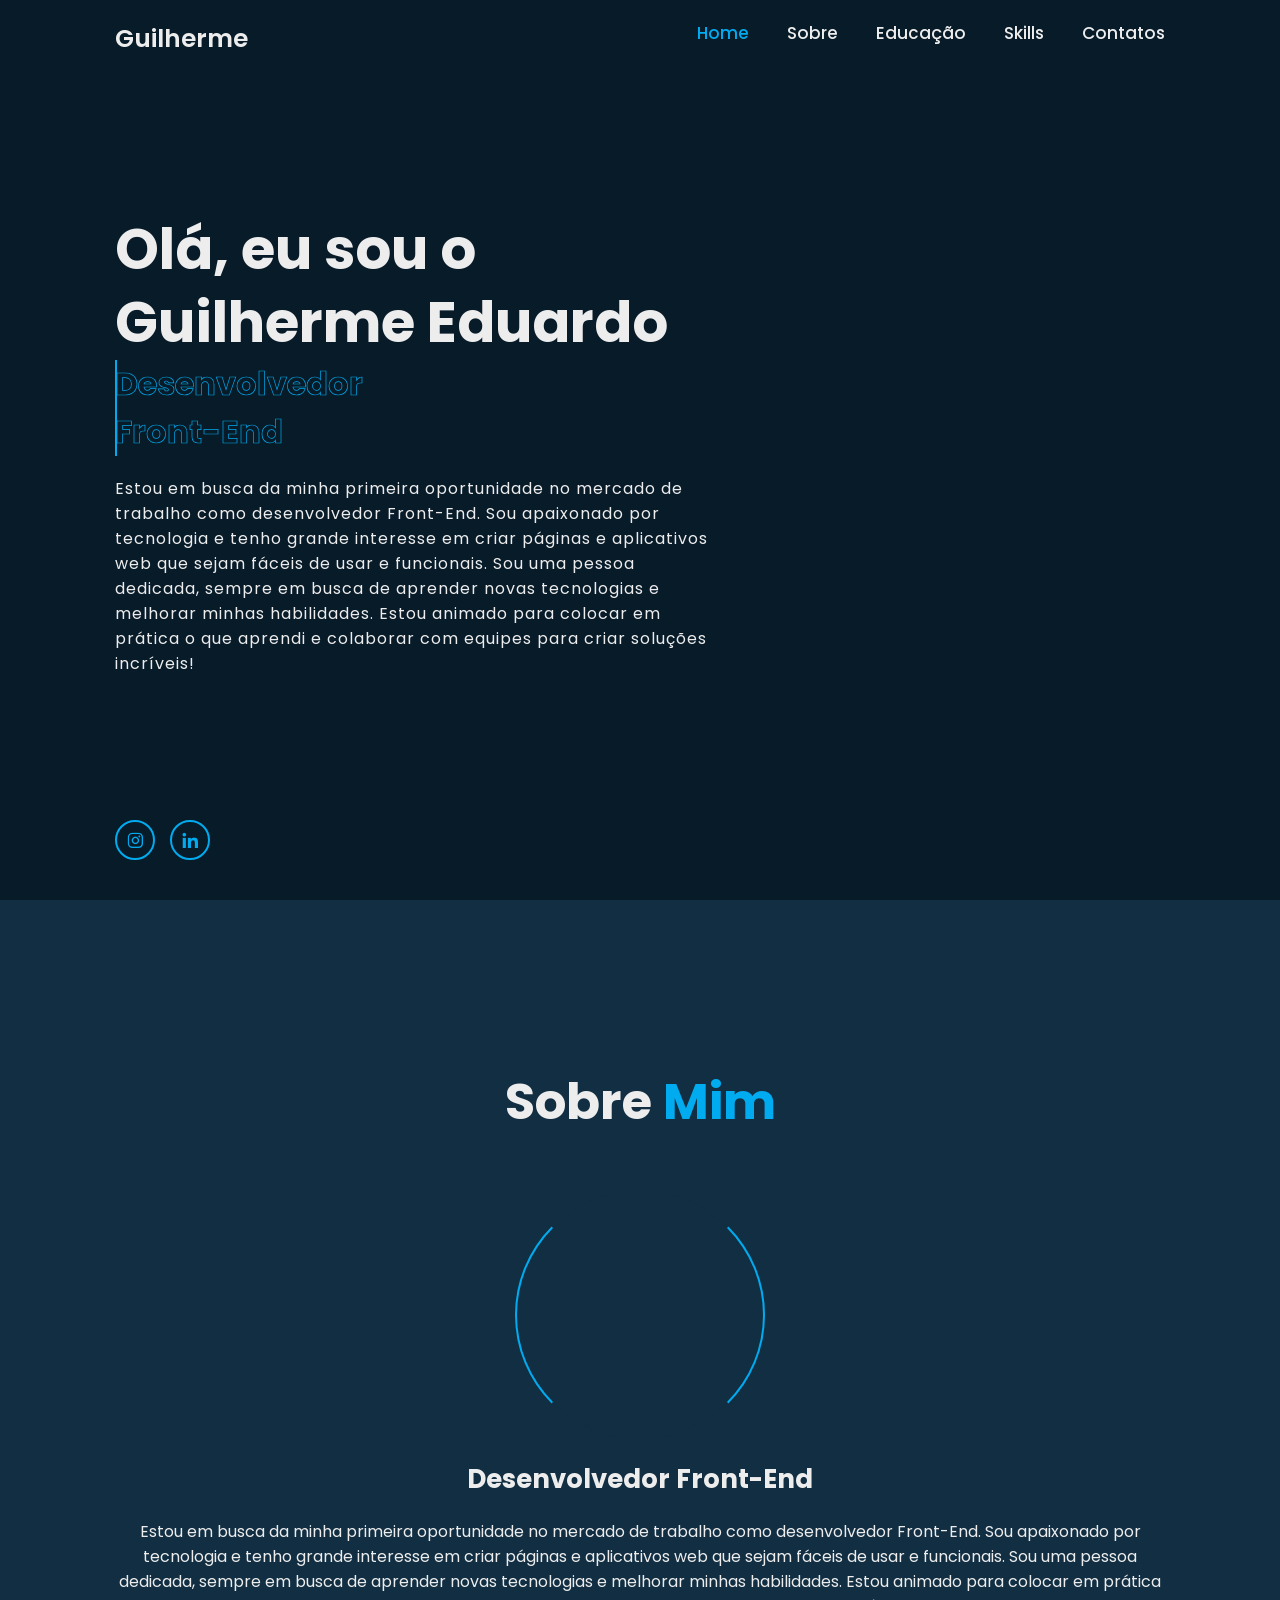
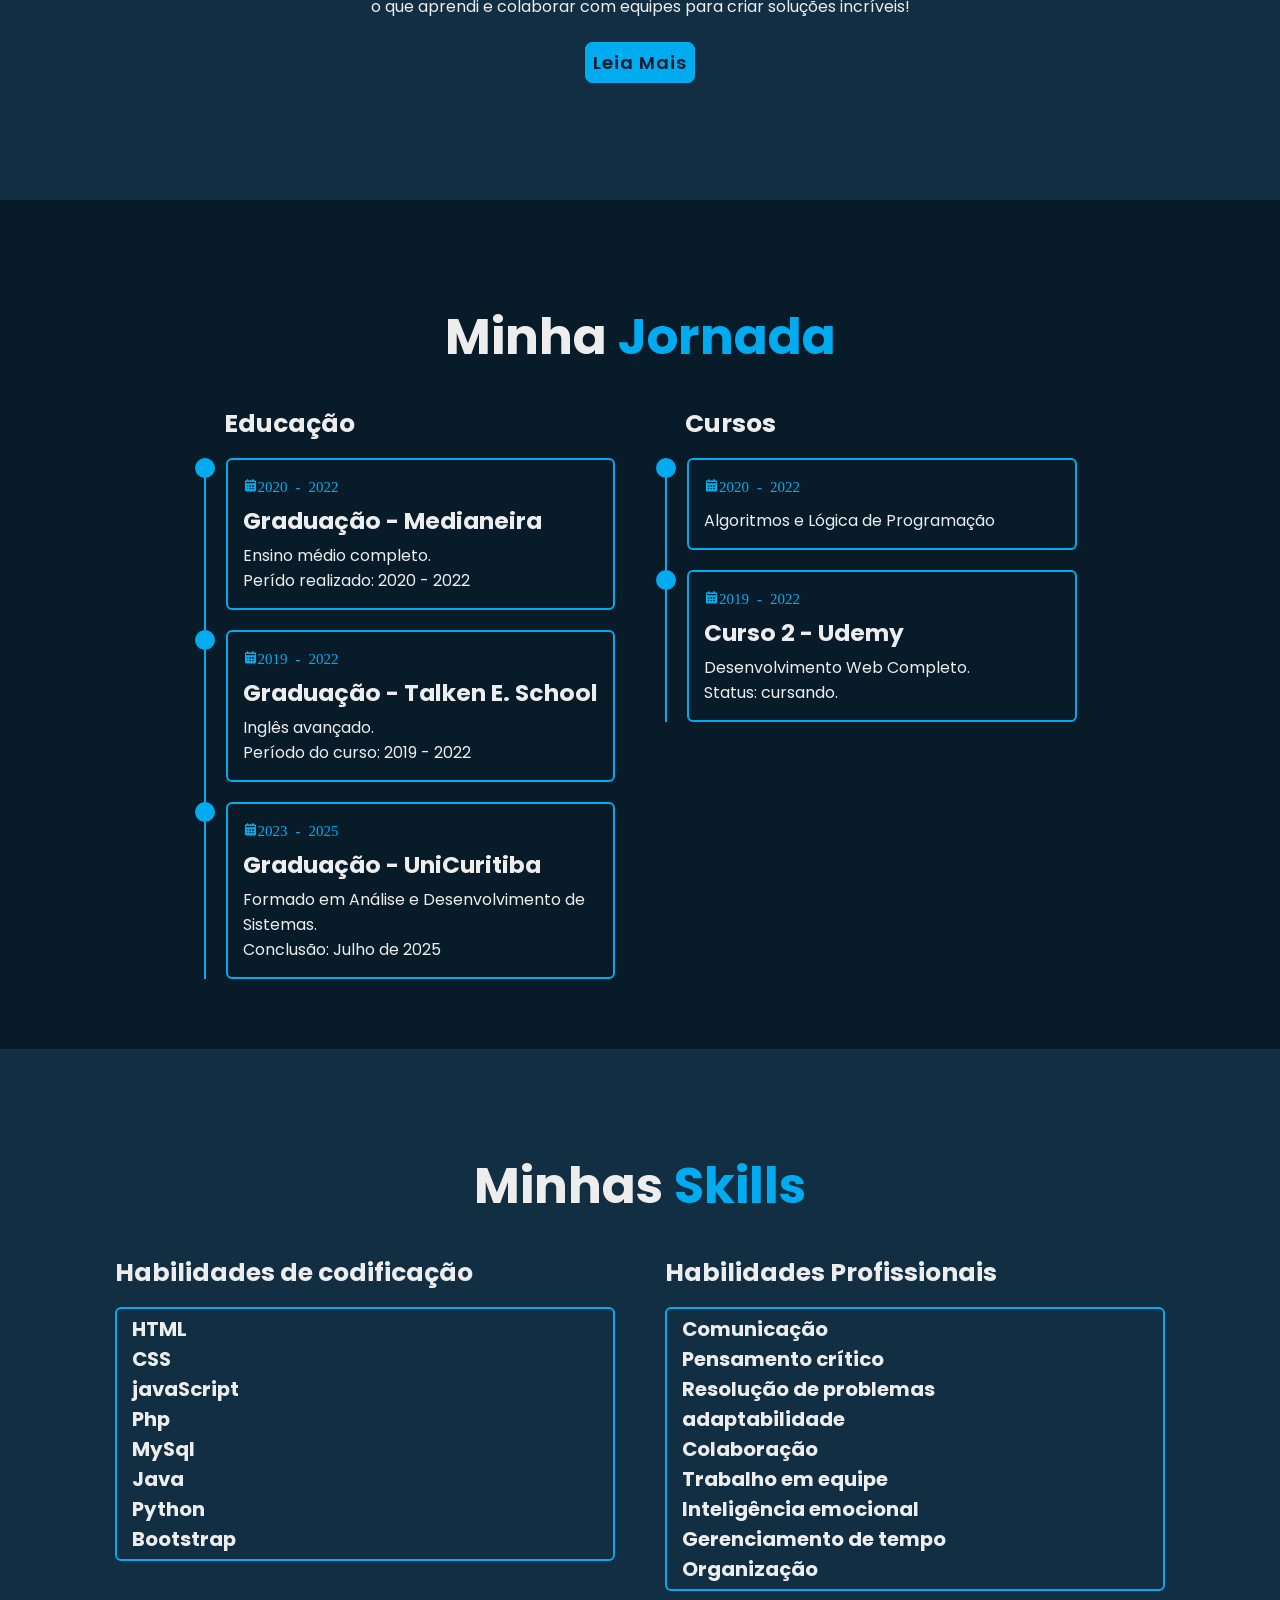
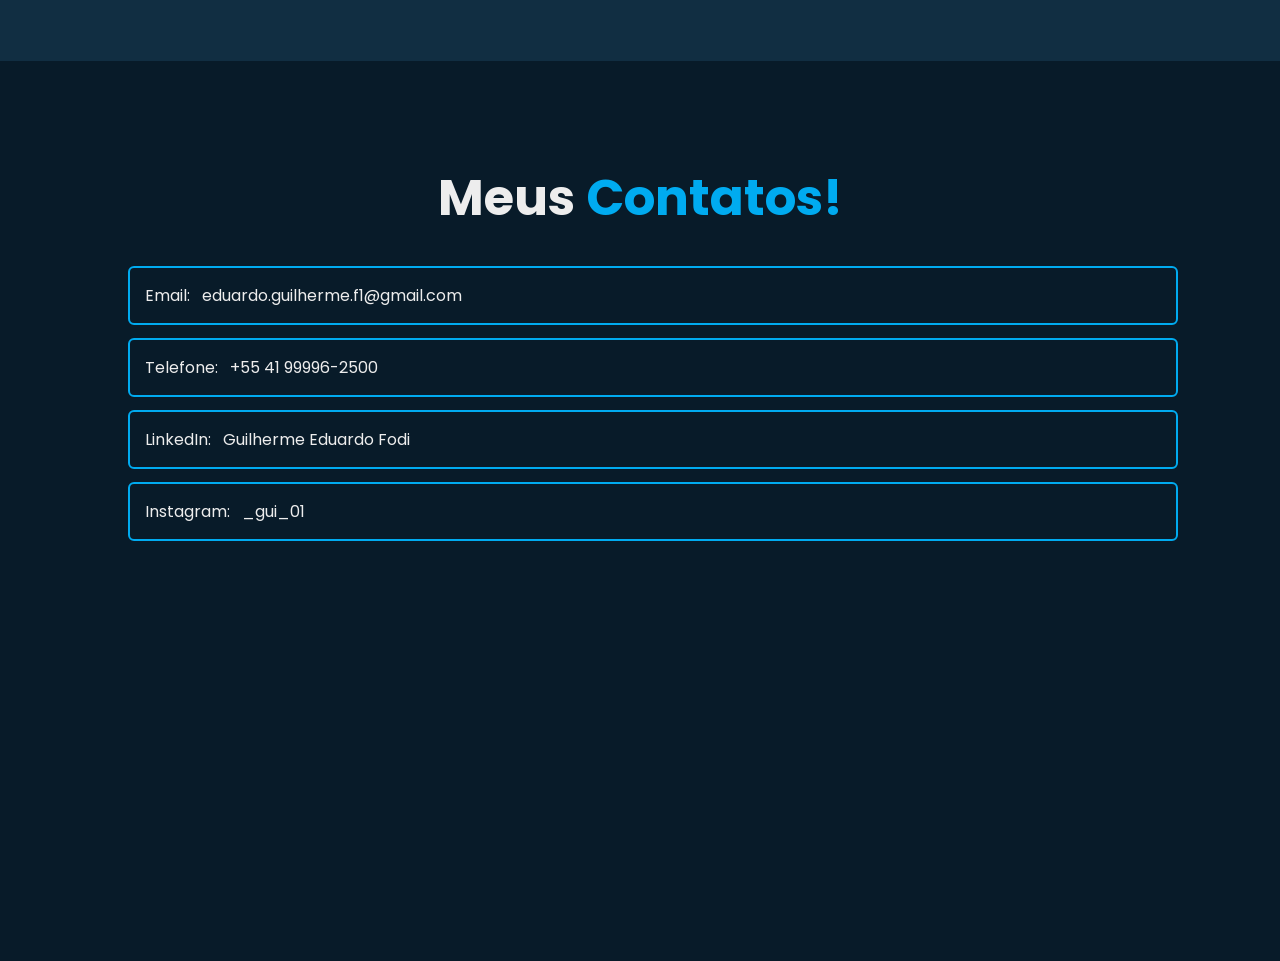
==== index.html @ 800750d8 "Add files via upload" ====
<!DOCTYPE html>
<html lang="pt-br">

<head>
    <meta charset="UTF-8">
    <meta name="viewport" content="width=device-width, initial-scale=1.0">
    <title>Meu Portifólio</title>
    <link href='https://unpkg.com/boxicons@2.1.4/css/boxicons.min.css' rel='stylesheet'>
    <link rel="stylesheet" href="style.css">
</head>

<body>

    <!-- start header -->
    <header class="header">
        <a href="#" class="logo">Guilherme</a>

        <div class="bx bx-menu" id="menu-icon"></div>

        <nav class="navbar">
            <a href="#home" class="active">Home</a>
            <a href="#about">Sobre</a>
            <a href="#education">Educação</a>
            <a href="#skills">Skills</a>
            <a href="#contact">Contatos</a>
        </nav>
    </header>

    <!--  home section design  -->
    <section class="home" id="home">
        <div class="home-content">
            <h1>Olá, eu sou o <span>Guilherme Eduardo</span></h1>
            <div class="text-animate">
                <h3>Desenvolvedor Front-End</h3>
            </div>

            <p>Estou em busca da minha primeira oportunidade no mercado de trabalho como desenvolvedor Front-End. Sou apaixonado por tecnologia e tenho grande interesse em criar páginas e aplicativos web que sejam fáceis de usar e funcionais.

            Sou uma pessoa dedicada, sempre em busca de aprender novas tecnologias e melhorar minhas habilidades. Estou animado para colocar em prática o que aprendi e colaborar com equipes para criar soluções incríveis!</p>
        </div>

        <div class="home-sci">
            <a href="https://www.instagram.com/_gui_01/?next=%2F" target="_blank"><i class='bx bxl-instagram'></i></a>
            <a href="https://www.linkedin.com/in/guilherme-eduardo-fodi/" target="_blank"><i class='bx bxl-linkedin'></i></a>
        </div>

        <div class="home-imgHover"></div>
    </section>

    <!-- about section design -->
    <section class="about" id="about">
        <h2 class="heading">Sobre <span>Mim</span></h2>

        <div class="about-img">
            <!-- <img src="" alt=""> Foto 2 -->
            <span class="circle-spin"></span>
        </div>

        <div class="about-content">
            <h3>Desenvolvedor Front-End</h3>
            <p>Estou em busca da minha primeira oportunidade no mercado de trabalho como desenvolvedor Front-End. Sou apaixonado por tecnologia e tenho grande interesse em criar páginas e aplicativos web que sejam fáceis de usar e funcionais.

            Sou uma pessoa dedicada, sempre em busca de aprender novas tecnologias e melhorar minhas habilidades. Estou animado para colocar em prática o que aprendi e colaborar com equipes para criar soluções incríveis!</p>

            <div class="btn-box">
                <a href="#" class="btn">Leia Mais</a>
            </div>
        </div>
    </section>

    <!-- start section my journey -->
    <section class="education" id="education">
        <h2 class="heading">Minha <span>Jornada</span></h2>

        <div class="education-row">
            <div class="education-column">
                <h3 class="title">Educação</h3>

                <div class="education-box">
                    <div class="education-content">
                        <div class="content">
                            <div class="year">
                                <i class='bx bxs-calendar'>2020 - 2022</i>
                            </div>
                            <h3>Graduação - Medianeira</h3>
                            <p>Ensino médio completo. <br>
                                Perído realizado: 2020 - 2022</p>
                        </div>
                    </div>

                    <div class="education-content">
                        <div class="content">
                            <div class="year">
                                <i class='bx bxs-calendar'>2019 - 2022</i>
                            </div>
                            <h3>Graduação - Talken E. School</h3>
                            <p>
                                Inglês avançado. <br>
                                Período do curso: 2019 - 2022
                            </p>
                        </div>
                    </div>

                    <div class="education-content">
                        <div class="content">
                            <div class="year">
                                <i class='bx bxs-calendar'>2023 - 2025</i>
                            </div>
                            <h3>Graduação - UniCuritiba</h3>
                            <p>Formado em Análise e Desenvolvimento de Sistemas. <br>
                            Conclusão: Julho de 2025 <br>
                        </p>
                        </div>
                    </div>
                </div>
            </div>

            <div class="education-column">
                <h3 class="title">Cursos</h3>

                <div class="education-box">
                    <div class="education-content">
                        <div class="content">
                            <div class="year">
                                <i class='bx bxs-calendar'>2020 - 2022</i>
                            </div>
                            <p>Algoritmos e Lógica de Programação</p>
                        </div>
                    </div>

                    <div class="education-content">
                        <div class="content">
                            <div class="year">
                                <i class='bx bxs-calendar'>2019 - 2022</i>
                            </div>
                            <h3>Curso 2 - Udemy</h3>
                            <p>Desenvolvimento Web Completo. <br>
                                Status: cursando.</p>
                        </div>
                    </div>
                </div>
            </div>
        </div>
    </section>

    <!-- start section skills -->
    <section class="skills" id="skills">
        <h2 class="heading">Minhas <span>Skills</span></h2>

        <div class="skills-row">
            <div class="skills-column">
                <h3 class="title">Habilidades de codificação</h3>

                <div class="skills-box">
                    <div class="skills-content">
                        <div>
                            <h3>HTML</h3>
                        </div>

                        <div>
                            <h3>CSS</h3>
                        </div>

                        <div>
                            <h3>javaScript</h3>
                        </div>

                        <div>
                            <h3>Php</h3>
                        </div>

                        <div>
                            <h3>MySql</h3>
                        </div>

                        <div>
                            <h3>Java</h3>
                        </div>

                        <div>
                            <h3>Python</h3>
                        </div>

                        <div>
                            <h3>Bootstrap</h3>
                        </div>
                    </div>
                </div>
            </div>

            <div class="skills-column">
                <h3 class="title">Habilidades Profissionais</h3>

                <div class="skills-box">
                    <div class="skills-content">
                        <div>
                            <h3>Comunicação</h3>
                        </div>

                        <div>
                            <h3>Pensamento crítico</h3>
                        </div>

                        <div>
                            <h3>Resolução de problemas</h3>
                        </div>

                        <div>
                            <h3>adaptabilidade</h3>
                        </div>

                        <div>
                            <h3>Colaboração</h3>
                        </div>

                        <div>
                            <h3>Trabalho em equipe</h3>
                        </div>

                        <div>
                            <h3>Inteligência emocional</h3>
                        </div>

                        <div>
                            <h3>Gerenciamento de tempo</h3>
                        </div>

                        <div>
                            <h3>Organização</h3>
                        </div>
                    </div>
                </div>
            </div>
        </div>
    </section>

    <!-- contact section design -->
    <section class="contact" id="contact">
        <h2 class="heading">Meus<span> Contatos!</span></h2>
            <div class="contact-box">
                Email:<a href="mailto:eduardo.guilherme.f1@gmail.com">eduardo.guilherme.f1@gmail.com</a>
            </div>

            <div class="contact-box">
                Telefone:<a href="tel:+5541999962500">+55 41 99996-2500</a>
            </div>

            <div class="contact-box">
                LinkedIn:<a href="https://www.linkedin.com/in/guilherme-eduardo-fodi/" target="_blank">Guilherme Eduardo Fodi</a>
            </div>

            <div class="contact-box">
                Instagram:<a href="https://www.instagram.com/_gui_01/?next=%2F" target="_blank">_gui_01</a>
            </div>

    </section>

    <script src="JS/script.js"></script>

</body>

</html>
---- style.css ----
@import url('https://fonts.googleapis.com/css2?family=Poppins:wght@300;400;500;600;700;800;900&display=swap');

* {
    margin: 0;
    padding: 0;
    box-sizing: border-box;
    text-decoration: none;
    border: none;
    outline: none;
    scroll-behavior: smooth;
    font-family: 'Poppins', sans-serif;
}

:root {
    --bg-color: #081b29;
    --second-bg-color: #112e42;
    --text-color: #ededed;
    --main-color: #00abf0;
}

html {
    font-size: 62.5%;
    overflow-x: hidden;
}

body {
    background: var(--bg-color);
    color: var(--text-color);
}

.header {
    position: fixed;
    top: 0;
    left: 0;
    width: 100%;
    padding: 2rem 9%;
    background: transparent;
    display: flex;
    justify-content: space-between;
    align-self: center;
    z-index: 100;
    transition: .3s;
}

.header.sticky {
    background: var(--bg-color);
}

.logo {
    font-size: 2.5rem;
    color: var(--text-color);
    font-weight: 600;
}

.navbar a{
    font-size: 1.7rem;
    color: var(--text-color);
    font-weight: 500;
    margin-left: 3.5rem;
    transition: .3s;
}

.navbar a:hover,
.navbar a.active {
    color: var(--main-color);
}

#menu-icon {
    font-size: 3.6rem;
    color: var(--text-color);
    cursor: pointer;
    display: none;
}

section {
    min-height: 100vh;
    padding: 10rem 9% 2rem;
}

.home {
    display: flex;
    align-items: center;
    padding: 0 9%;
}

.home-content {
    max-width: 60rem;
}

.home-content h1 {
    font-size: 5.6rem;
    font-weight: 700;
    line-height: 1.3;
}

.home-content h1 span {
    color: var(--text-color);
}

.home-content .text-animate {
    position: relative;
    width: 32.8rem;
}

.home-content .text-animate h3 {
   font-size: 3.2rem;
   font-weight: 700;
   color: transparent;
   -webkit-text-stroke: .7px var(--main-color);
   /* background-image: linear-gradient(var(--main-color), var(--main-color)); */
   background-repeat: no-repeat;
   -webkit-background-clip: text;
   background-position: 0 0;
}

.home-content .text-animate h3::before {
    content: '';
    position: absolute;
    top: 0;
    left: 0;
    width: 0;
    height: 100%;
    border-right: 2px solid var(--main-color);
    z-index: -1;
 }

.home-content p {
    font-size: 1.6rem;
    letter-spacing: 0.1rem;
    margin: 2rem 0 1rem;
}

.home-sci {
    position: absolute;
    bottom: 4rem;
    width: 95px;
    display: flex;
    justify-content: space-between;
}

.home-sci a {
    position: relative;
    display: inline-flex;
    justify-content: center;
    align-items: center;
    width: 40px;
    height: 40px;
    background: transparent;
    border: .2rem solid var(--main-color);
    border-radius: 50%;
    font-size: 20px;
    color: var(--main-color);
    z-index: 1;
    overflow: hidden;
    transition: .5s;
}

.home-sci a:hover {
    color: var(--bg-color);
}

.home-sci a::before {
    content: '';
    position: absolute;
    top: 0;
    left: 0;
    width: 0;
    height: 100%;
    background: var(--main-color);
    z-index: -1;
    transition: .5s;
}

.home-sci a:hover::before {
    width: 100%;
}

.about {
    display: flex;
    justify-content: center;
    align-items: center;
    flex-direction: column;
    gap: 2rem;
    background: var(--second-bg-color);
    padding-bottom: 6rem;
}

.heading {
    font-size: 5rem;
    margin-bottom: 3rem;
    text-align: center;
}

span {
    color: var(--main-color);
}

.about-img {
    position: relative;
    width: 25rem;
    height: 25rem;
    border-radius: 50%;
    display: flex;
    justify-content: center;
    align-items: center;
}

.about-img img {
    width: 90%;
    border-radius: 50%;
    border: .2rem solid var(--main-color);
}

.about-img .circle-spin {
    position: absolute;
    top: 50%;
    left: 50%;
    transform: translate(-50%, -50%) rotate(0);
    width: 100%;
    height: 100%;
    border-radius: 50%;
    border-top: .2rem solid var(--second-bg-color);
    border-bottom: .2rem solid var(--second-bg-color);
    border-left: .2rem solid var(--main-color);
    border-right: .2rem solid var(--main-color);
    animation: aboutSpinner 8s linear infinite;
}

.about-content {
    text-align: center;
}

.about-content h3 {
   font-size: 2.6rem;
}

.about-content p {
    font-size: 1.6rem;
    margin: 2rem 0 3rem;
}

.btn-box {
    display: inline-block;
    width: 15rem;
}

.btn-box .btn {
    background: var(--main-color);
    border: 0.2rem solid var(--main-color);
    border-radius: 0.8rem;
    padding: 0.6rem;
    font-size: 1.8rem;
    font-weight: 600;
    letter-spacing: .1rem;
    color: var(--bg-color);
    overflow: hidden; /* para a animação, impede que a animação saia dos limites do botão */
    transition: 0.5s;
}

.btn-box .btn:hover {
    color: var(--main-color);
    background: transparent;
}

.btn-box .btn::before {
    content: '';
    position: absolute;
    top: 0;
    left: 0;
    width: 0;
    height: 100%;
    background: var(--bg-color);
    z-index: -1;
    transition: .5s;
}

.btn-box .btn:hover::before {
    width: 100%;
}

.education {
    display: flex;
    justify-content: center;
    align-items: center;
    flex-direction: column;
    min-height: auto;
    padding-bottom: 5rem;
}

.education .education-row {
    display: flex;
    flex-wrap: wrap;
    gap: 5rem;
}

.education-row .education-column {
    flex: 1 1 40rem;
}

.education-column .title {
    font-size: 2.5rem;
    margin: 0 0 1.5rem 2rem;
}

.education-column .education-box {
    border-left: .2rem solid var(--main-color);
}

.education-box .education-content {
    position: relative;
    padding-left: 2rem;
}

.education-box .education-content::before {
    content: '';
    position: absolute;
    top: 0;
    left: -1.1rem;
    width: 2rem;
    height: 2rem;
    background: var(--main-color);
    border-radius: 50%;
}

.education-content .content {
    position: relative;
    padding: 1.5rem;
    border: .2rem solid var(--main-color);
    border-radius: .6rem;
    margin-bottom: 2rem;
    overflow: hidden;
}

.education-content .content::before {
    content: '';
    position: absolute;
    top: 0;
    left: 0;
    width: 0;
    height: 100%;
    background: var(--second-bg-color);
    z-index: -1;
    transition: .5s;
}

.education-content .content:hover::before {
    width: 100%;
}

.education-content .content .year {
    font-size: 1.5rem;
    color: var(--main-color);
    padding-bottom: .5rem;
}

.education-content .content .year {
    padding-right: .5rem;
}

.education-content .content {
    font-size: 2rem;
}

.education-content .content p {
    font-size: 1.6rem;
    padding-top: .5rem;
}

.skills {
    min-height: auto;
    padding-bottom: 7rem;
    background: var(--second-bg-color);
}

.skills .skills-row {
    display: flex;
    flex-wrap: wrap;
    gap: 5rem;
}

.skills-row .skills-column {
    flex: 1 1 40rem;
}

.skills-column .title {
    font-size: 2.5rem;
    margin: 0 0 1.5rem;
}

.skills-box .skills-content {
    position: relative;
    border: .2rem solid var(--main-color);
    border-radius: .6rem;
    padding: .5rem 1.5rem;
    z-index: 1;
    overflow: hidden;
    font-size: 1.7rem;
}

.skills-box .skills-content::before {
    content: '';
    position: absolute;
    top: 0;
    left: 0;
    width: 0;
    height: 100%;
    background: var(--bg-color);
    z-index: -1;
    transition: .5s;
}

.skills-box .skills-content:hover::before {
    width: 100%;
}

.contact {
    min-width: auto;
    padding-bottom: 7rem;
}

.contact-box {
    position: relative;
    display: flex;
    flex-wrap: wrap;
    gap: 1.2rem;
    width: 100%;
    height: 100%;
    padding: 1.5rem;
    margin: 1.3rem;
    font-size: 1.6rem;
    color: var(--text-color);
    background: transparent;
    border-radius: 0.6rem;
    border: 0.2rem solid var(--main-color);
}

.contact-box a {
    color: var(--text-color);
}

/* BREAKPOINTS */
@media (max-width: 1200px) {
    html {
        font-size: 55%;
    }
}

@media (max-width: 991px) {
    .header {
        padding: 2rem 4%;
    }

    section {
        padding: 10rem 4% 2rem;
    }

    .home {
        padding: 0 4%;
    }
}

@media (max-width: 991px) {
    .header {
        background: var(--bg-color);
    }
}

@media (max-width: 520px) {
    html {
        font-size: 50%;
    }
}

.contact form .input-box .input-field {
    width: 100%;
}

@keyframes aboutSpinner {
    100% {
        transform: translate(-50%, -50%) rotate(360deg);
    }
}
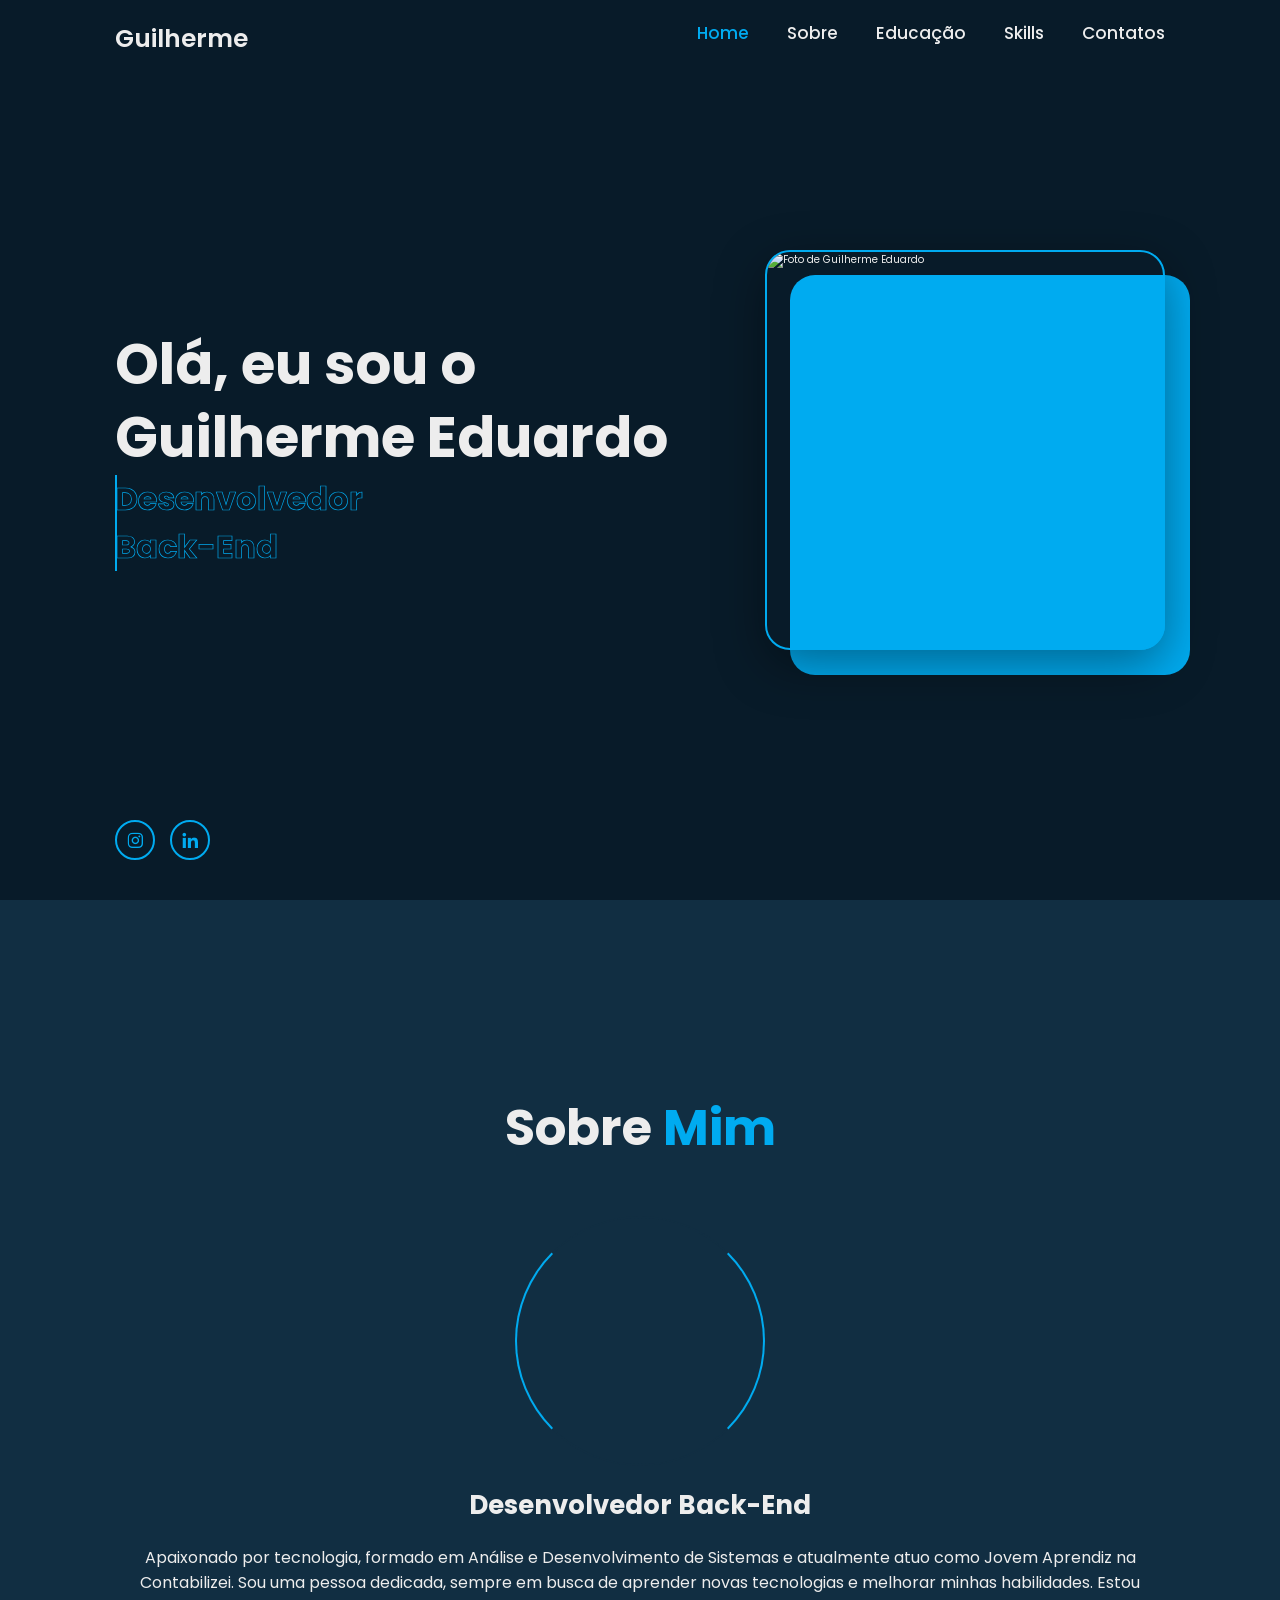
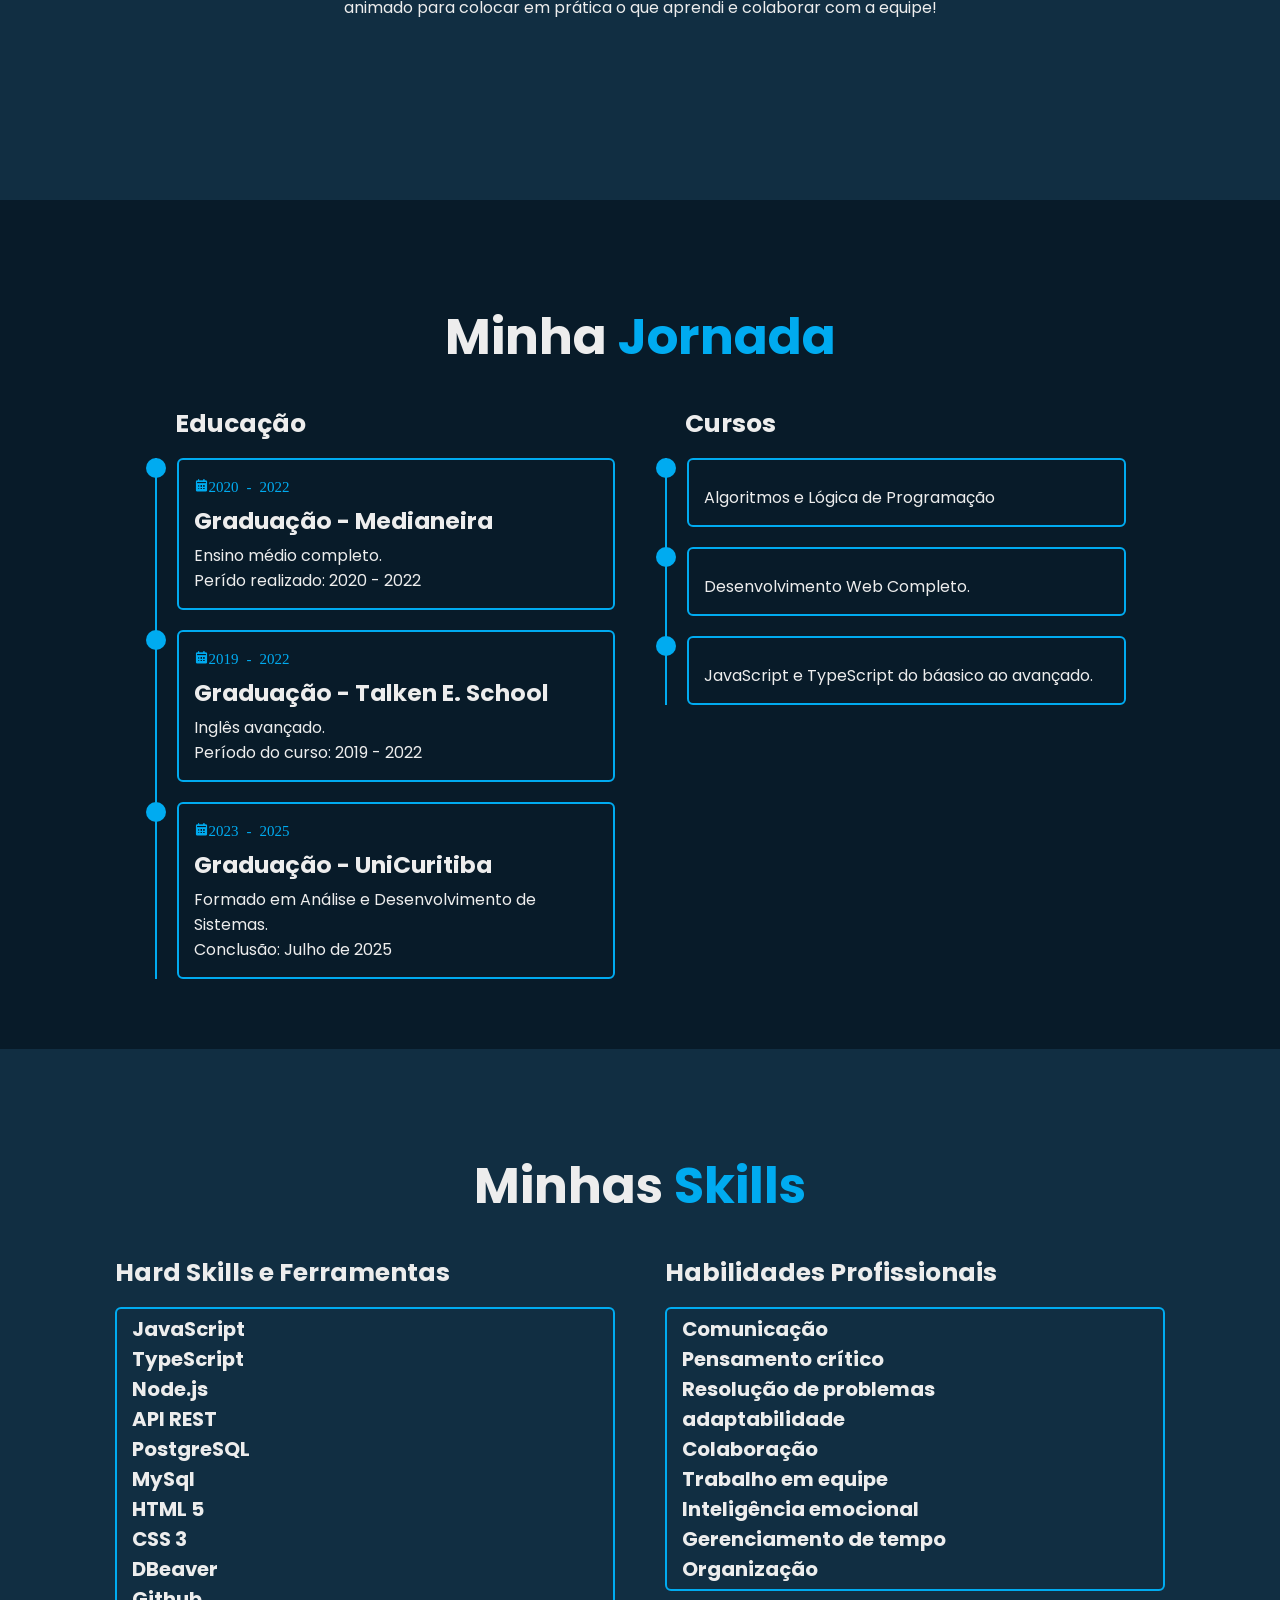
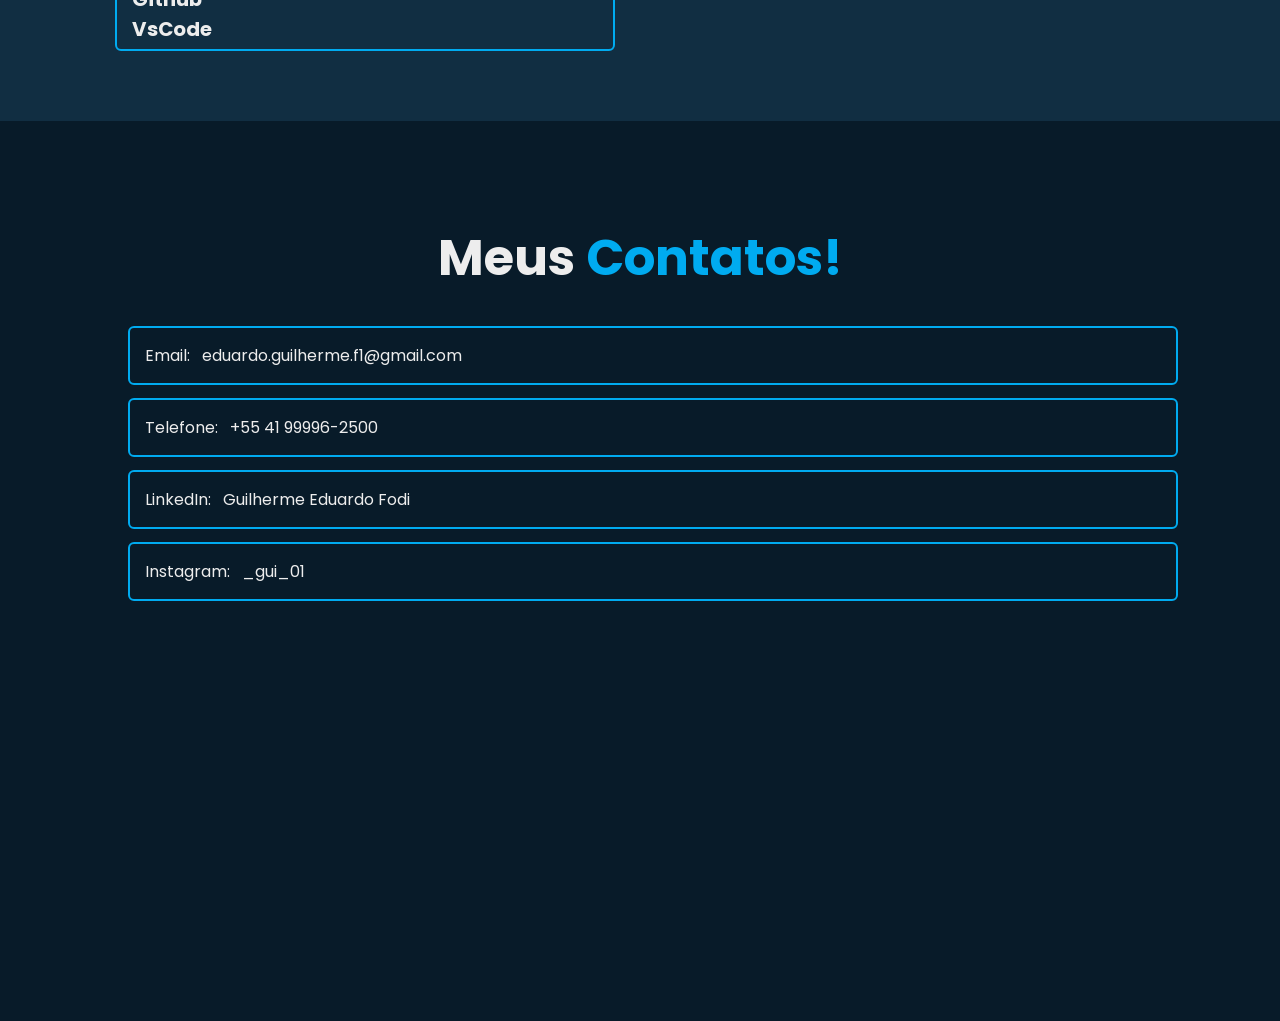
==== commit e028c614: "Update index.html" ====
--- a/index.html
+++ b/index.html
@@ -28,23 +28,26 @@
 
     <!--  home section design  -->
     <section class="home" id="home">
-        <div class="home-content">
-            <h1>Olá, eu sou o <span>Guilherme Eduardo</span></h1>
-            <div class="text-animate">
-                <h3>Desenvolvedor Front-End</h3>
-            </div>
-
-            <p>Estou em busca da minha primeira oportunidade no mercado de trabalho como desenvolvedor Front-End. Sou apaixonado por tecnologia e tenho grande interesse em criar páginas e aplicativos web que sejam fáceis de usar e funcionais.
-
-            Sou uma pessoa dedicada, sempre em busca de aprender novas tecnologias e melhorar minhas habilidades. Estou animado para colocar em prática o que aprendi e colaborar com equipes para criar soluções incríveis!</p>
-        </div>
-
-        <div class="home-sci">
-            <a href="https://www.instagram.com/_gui_01/?next=%2F" target="_blank"><i class='bx bxl-instagram'></i></a>
-            <a href="https://www.linkedin.com/in/guilherme-eduardo-fodi/" target="_blank"><i class='bx bxl-linkedin'></i></a>
-        </div>
-
-        <div class="home-imgHover"></div>
+
+    <div class="home-content">
+        <h1>Olá, eu sou o <span>Guilherme Eduardo</span></h1>
+        <div class="text-animate">
+            <h3>Desenvolvedor Back-End</h3>
+        </div>
+        <!-- <p>Sou apaixonado por tecnologia, formado em Análise e Desenvolvimento de Sistemas e atualmente atuo como Jovem Aprendiz na Contabilizei.</p> -->
+    </div>
+
+    <div class="home-img">
+    <div class="home-img-container">
+        <div class="offset-bg"></div> <img src="Images/foto-curriculo.jpeg" alt="Foto de Guilherme Eduardo">
+        </div>
+    </div>
+
+    <div class="home-sci">
+        <a href="https://www.instagram.com/_gui_01/?next=%2F" target="_blank"><i class='bx bxl-instagram'></i></a>
+        <a href="https://www.linkedin.com/in/guilherme-eduardo-fodi/" target="_blank"><i class='bx bxl-linkedin'></i></a>
+    </div>
+
     </section>
 
     <!-- about section design -->
@@ -57,14 +60,8 @@
         </div>
 
         <div class="about-content">
-            <h3>Desenvolvedor Front-End</h3>
-            <p>Estou em busca da minha primeira oportunidade no mercado de trabalho como desenvolvedor Front-End. Sou apaixonado por tecnologia e tenho grande interesse em criar páginas e aplicativos web que sejam fáceis de usar e funcionais.
-
-            Sou uma pessoa dedicada, sempre em busca de aprender novas tecnologias e melhorar minhas habilidades. Estou animado para colocar em prática o que aprendi e colaborar com equipes para criar soluções incríveis!</p>
-
-            <div class="btn-box">
-                <a href="#" class="btn">Leia Mais</a>
-            </div>
+            <h3>Desenvolvedor Back-End</h3>
+            <p>Apaixonado por tecnologia, formado em Análise e Desenvolvimento de Sistemas e atualmente atuo como Jovem Aprendiz na Contabilizei. Sou uma pessoa dedicada, sempre em busca de aprender novas tecnologias e melhorar minhas habilidades. Estou animado para colocar em prática o que aprendi e colaborar com a equipe!</p>
         </div>
     </section>
 
@@ -122,7 +119,6 @@
                     <div class="education-content">
                         <div class="content">
                             <div class="year">
-                                <i class='bx bxs-calendar'>2020 - 2022</i>
                             </div>
                             <p>Algoritmos e Lógica de Programação</p>
                         </div>
@@ -131,11 +127,16 @@
                     <div class="education-content">
                         <div class="content">
                             <div class="year">
-                                <i class='bx bxs-calendar'>2019 - 2022</i>
-                            </div>
-                            <h3>Curso 2 - Udemy</h3>
-                            <p>Desenvolvimento Web Completo. <br>
-                                Status: cursando.</p>
+                            </div>
+                            <p>Desenvolvimento Web Completo.</p>
+                        </div>
+                    </div>
+
+                    <div class="education-content">
+                        <div class="content">
+                            <div class="year">
+                            </div>
+                            <p>JavaScript e TypeScript do báasico ao avançado.</p>
                         </div>
                     </div>
                 </div>
@@ -149,24 +150,28 @@
 
         <div class="skills-row">
             <div class="skills-column">
-                <h3 class="title">Habilidades de codificação</h3>
+                <h3 class="title">Hard Skills e Ferramentas</h3>
 
                 <div class="skills-box">
                     <div class="skills-content">
                         <div>
-                            <h3>HTML</h3>
-                        </div>
-
-                        <div>
-                            <h3>CSS</h3>
-                        </div>
-
-                        <div>
-                            <h3>javaScript</h3>
-                        </div>
-
-                        <div>
-                            <h3>Php</h3>
+                            <h3>JavaScript</h3>
+                        </div>
+
+                        <div>
+                            <h3>TypeScript</h3>
+                        </div>
+
+                        <div>
+                            <h3>Node.js</h3>
+                        </div>
+
+                        <div>
+                            <h3>API REST</h3>
+                        </div>
+
+                        <div>
+                            <h3>PostgreSQL</h3>
                         </div>
 
                         <div>
@@ -174,15 +179,23 @@
                         </div>
 
                         <div>
-                            <h3>Java</h3>
-                        </div>
-
-                        <div>
-                            <h3>Python</h3>
-                        </div>
-
-                        <div>
-                            <h3>Bootstrap</h3>
+                            <h3>HTML 5</h3>
+                        </div>
+
+                        <div>
+                            <h3>CSS 3</h3>
+                        </div>
+
+                        <div>
+                            <h3>DBeaver</h3>
+                        </div>
+
+                        <div>
+                            <h3>Github</h3>
+                        </div>
+
+                        <div>
+                            <h3>VsCode</h3>
                         </div>
                     </div>
                 </div>
@@ -259,4 +272,4 @@
 
 </body>
 
-</html>+</html>
--- a/style.css
+++ b/style.css
@@ -80,6 +80,7 @@
 .home {
     display: flex;
     align-items: center;
+    justify-content: space-between;
     padding: 0 9%;
 }
 
@@ -438,6 +439,46 @@
     color: var(--text-color);
 }
 
+.home-img-container {
+    position: relative;
+    width: 40rem;
+    height: 40rem;
+    display: flex;
+    justify-content: center;
+    align-items: center;
+    margin-left: 1rem;
+}
+
+/* 1. Double Layer Offset (A camada de fundo) */
+.offset-bg {
+    position: absolute;
+    top: 2.5rem;
+    right: -2.5rem;
+    width: 100%;
+    height: 100%;
+    background: var(--main-color);
+    border-radius: 2.5rem;
+    z-index: -1;
+    transition: .5s;
+}
+
+/* Estilização da Imagem Real */
+.home-img img {
+    width: 100%;
+    height: 100%;
+    object-fit: cover;
+    border-radius: 2.5rem;
+    border: .2rem solid var(--main-color);
+    box-shadow: 0 15px 50px rgba(0, 0, 0, 0.4);
+}
+
+
+/* Efeito de hover para dar vida */
+.home-img-container:hover .offset-bg {
+    top: 1rem;
+    right: -1rem;
+}
+
 /* BREAKPOINTS */
 @media (max-width: 1200px) {
     html {
@@ -479,4 +520,5 @@
     100% {
         transform: translate(-50%, -50%) rotate(360deg);
     }
-}+}
+
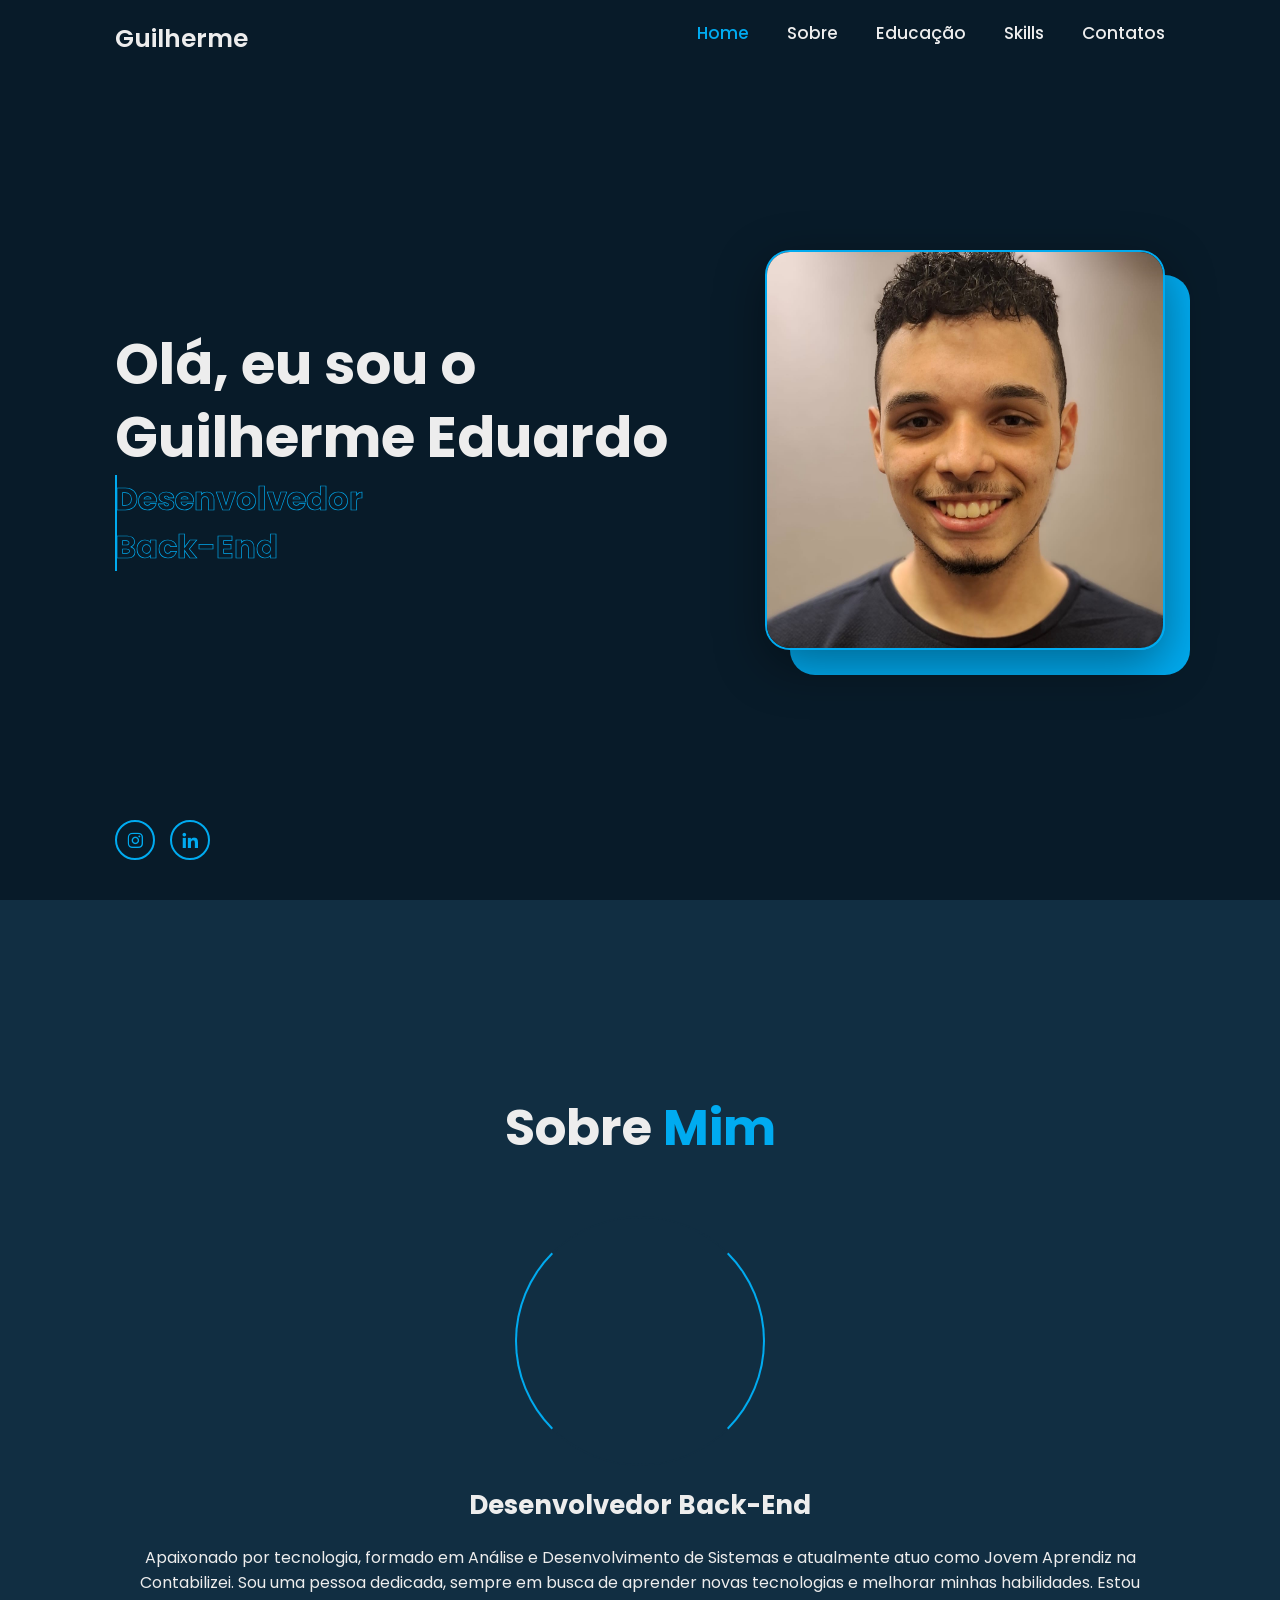
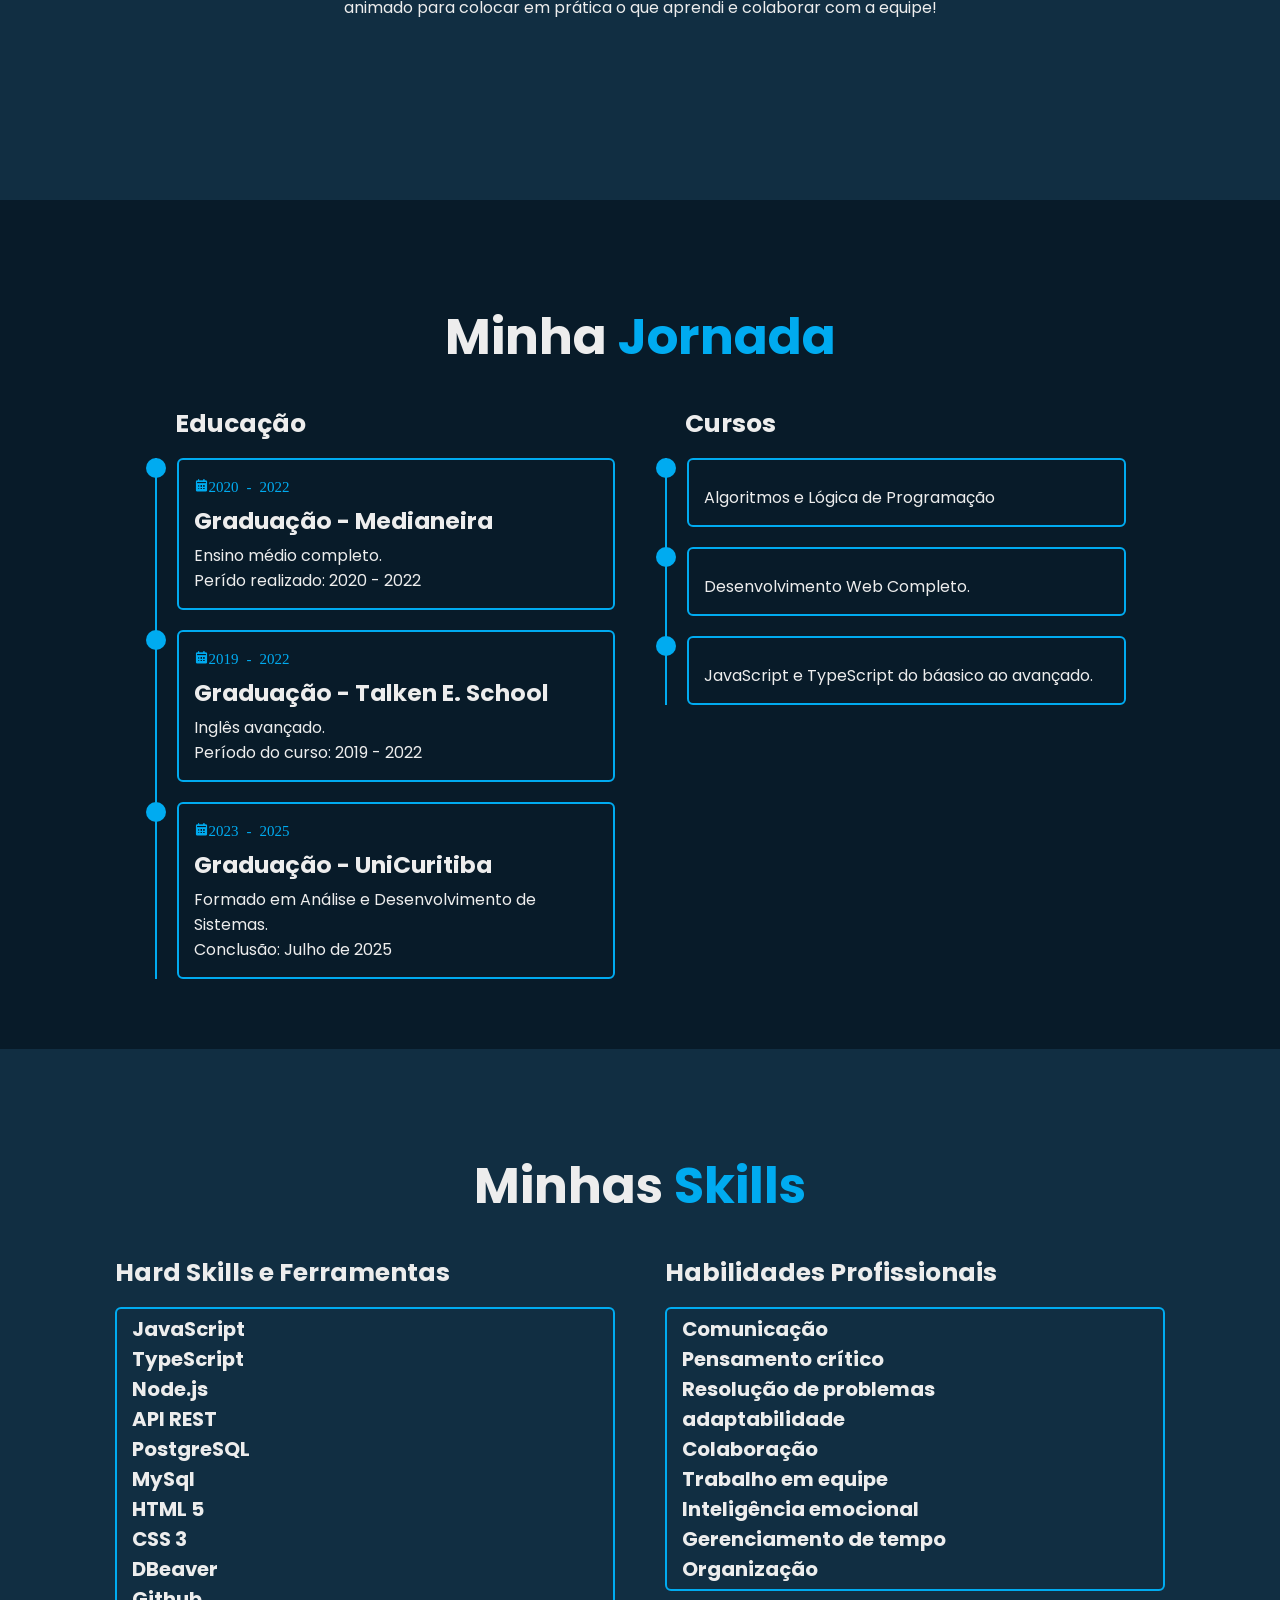
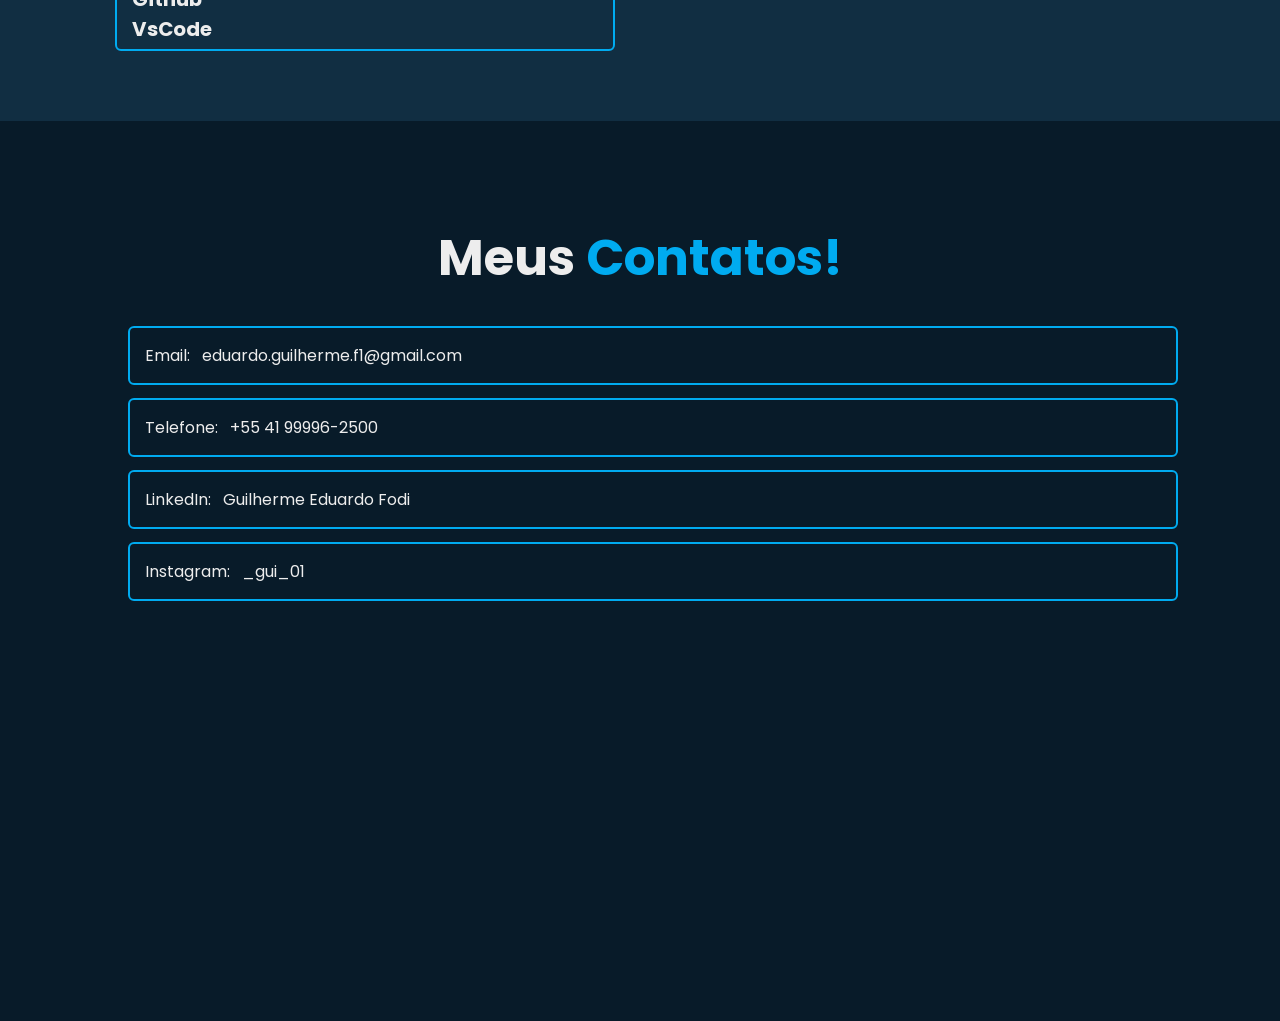
==== commit d336363e: "Update index.html" ====
--- a/index.html
+++ b/index.html
@@ -39,7 +39,7 @@
 
     <div class="home-img">
     <div class="home-img-container">
-        <div class="offset-bg"></div> <img src="Images/foto-curriculo.jpeg" alt="Foto de Guilherme Eduardo">
+        <div class="offset-bg"></div> <img src="foto-curriculo.jpeg" alt="Foto de Guilherme Eduardo">
         </div>
     </div>
 
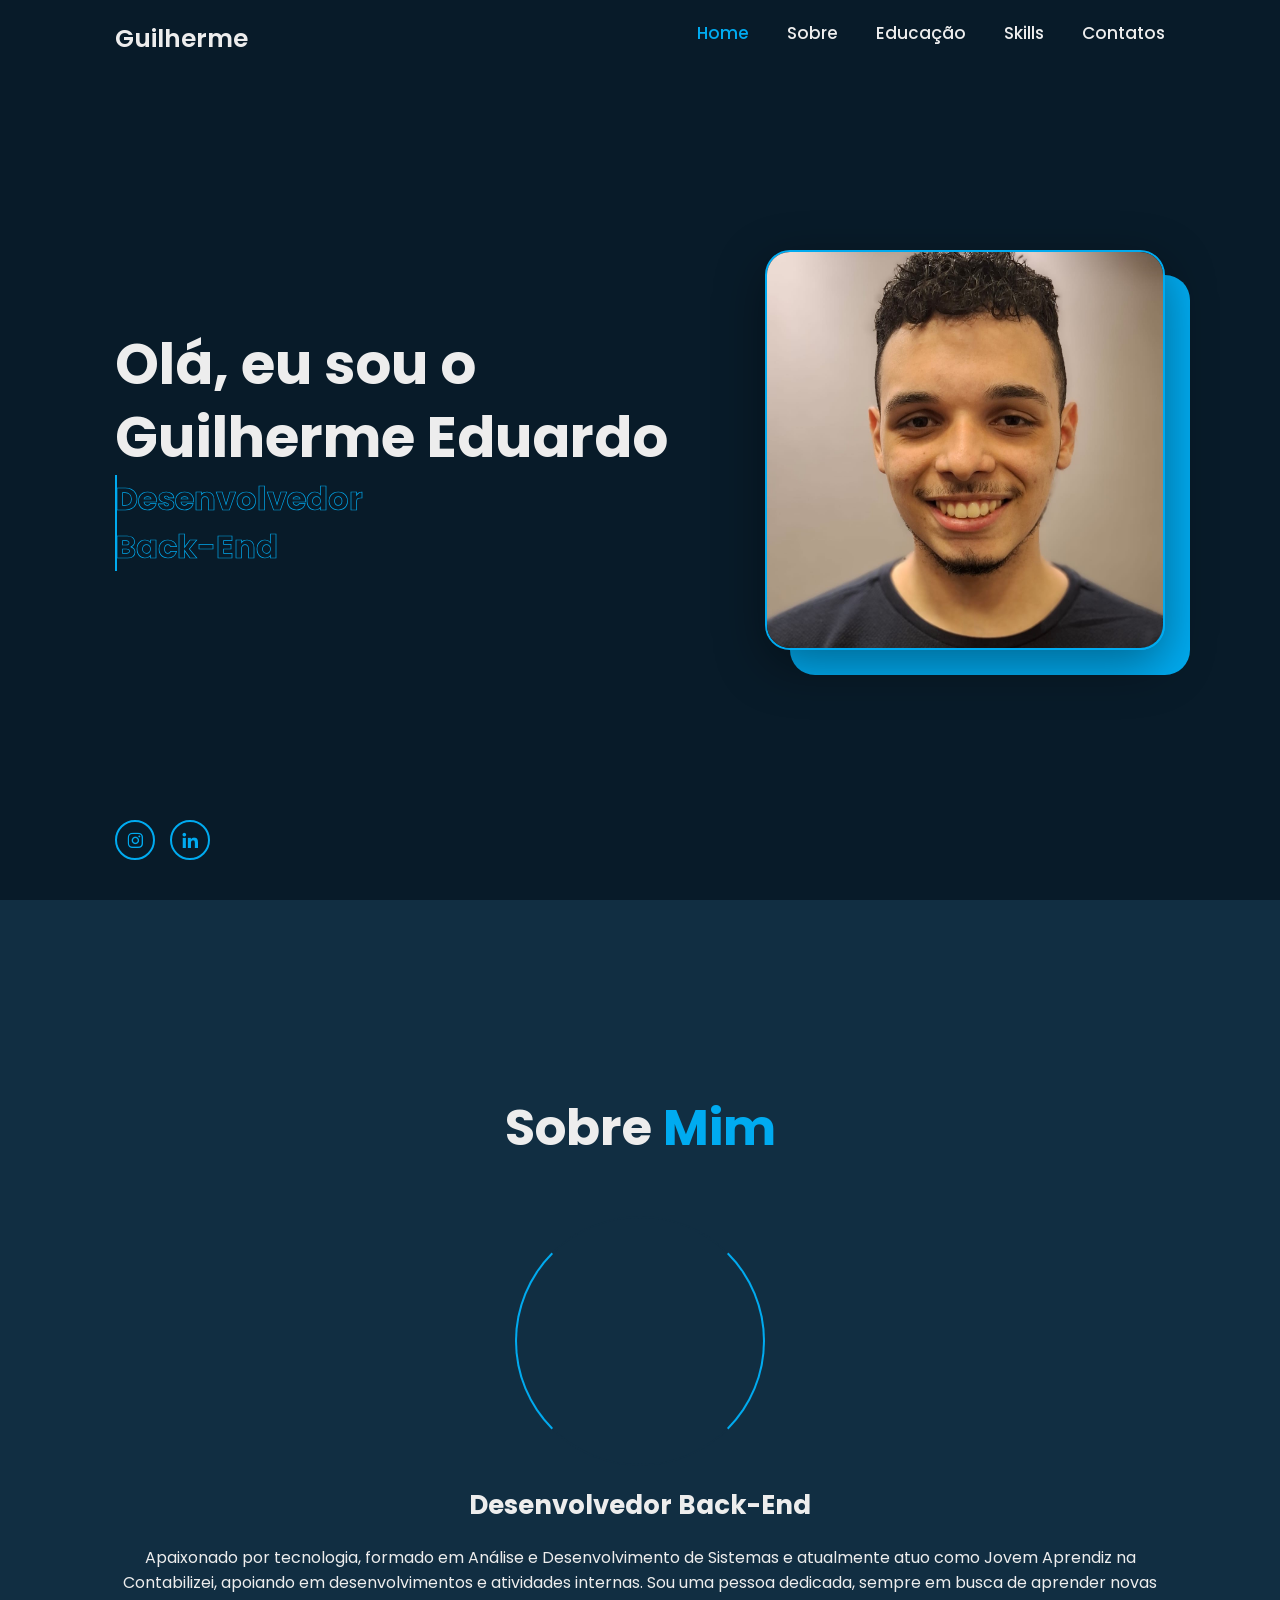
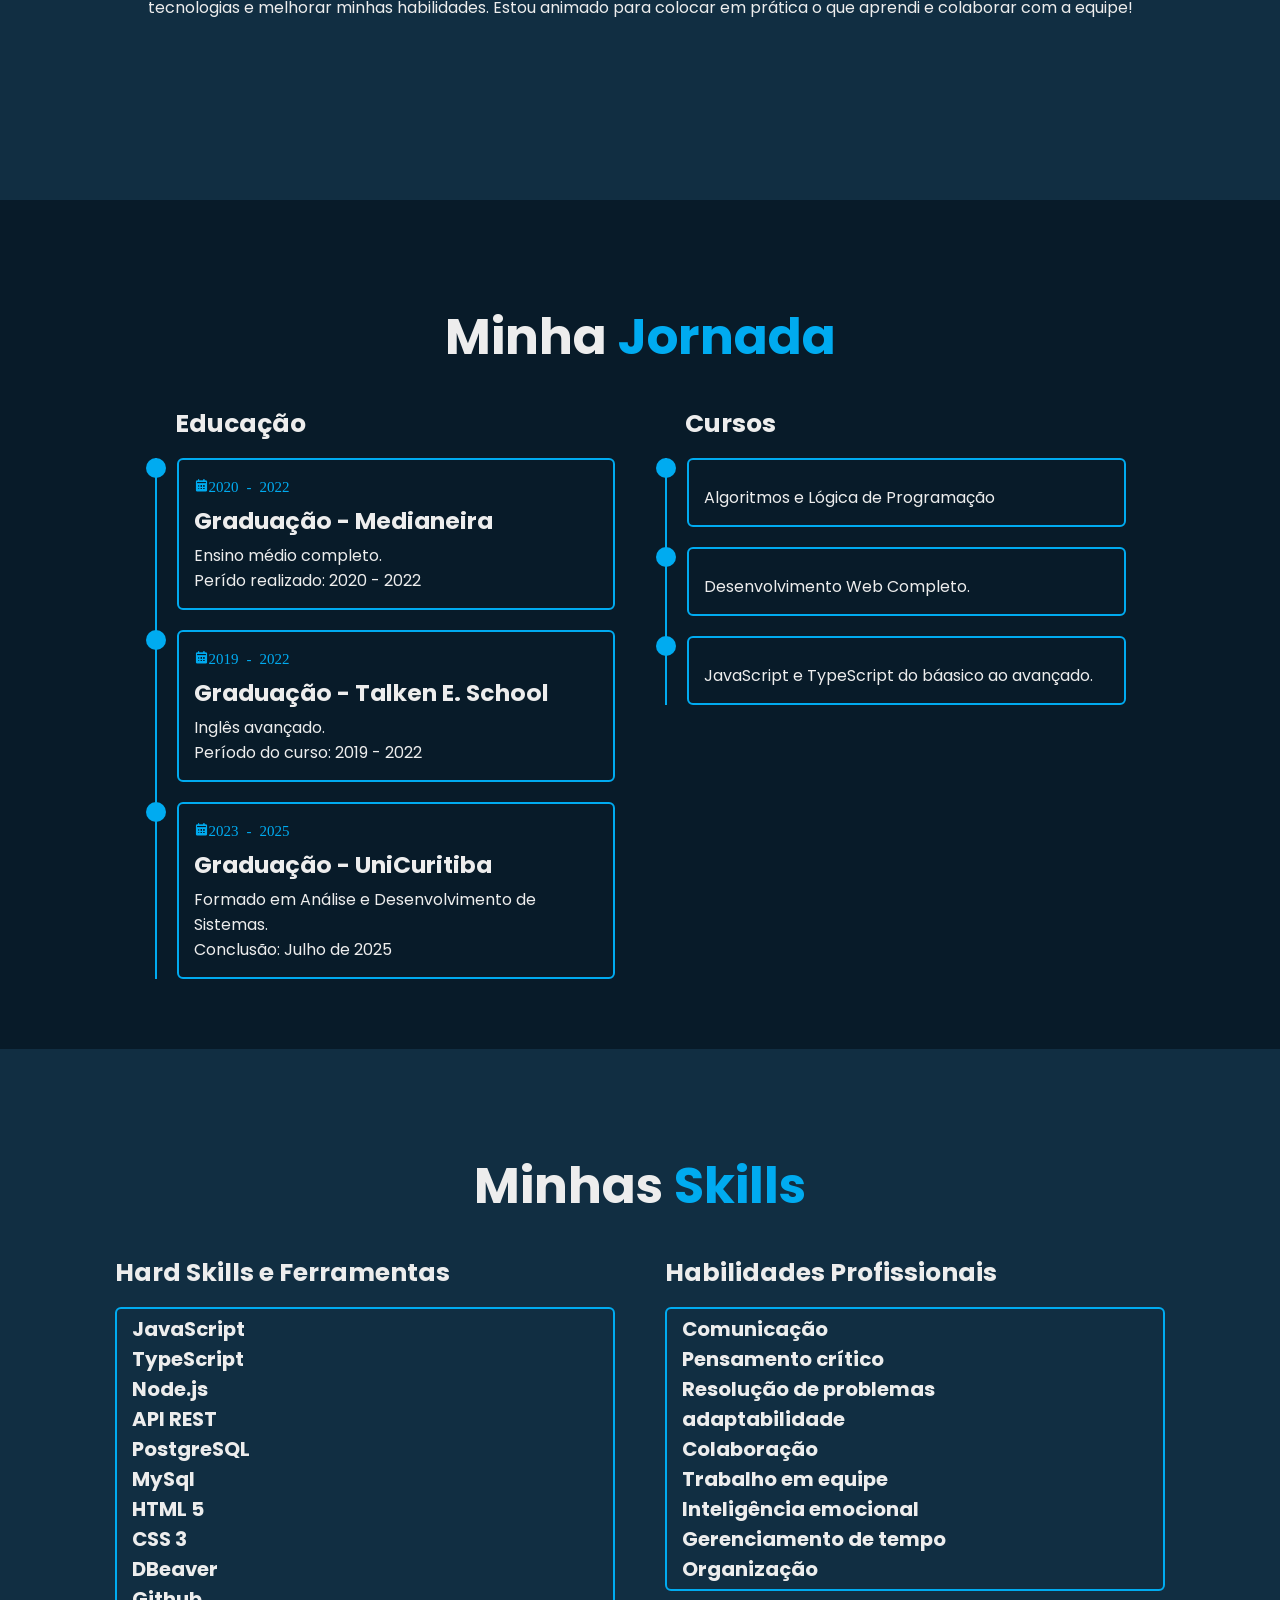
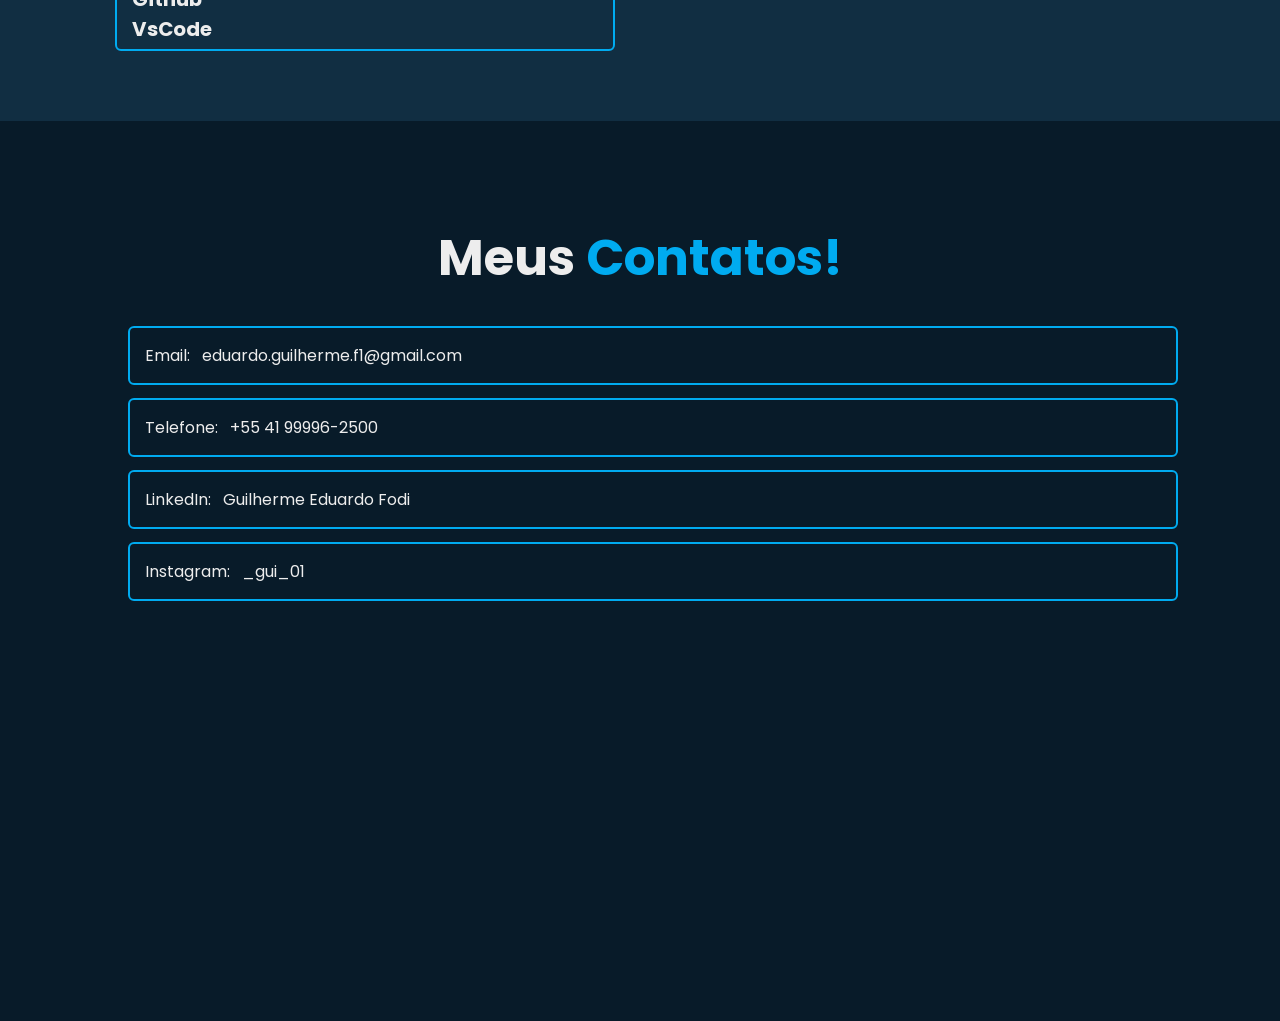
==== commit 071621fe: "Update index.html" ====
--- a/index.html
+++ b/index.html
@@ -61,7 +61,7 @@
 
         <div class="about-content">
             <h3>Desenvolvedor Back-End</h3>
-            <p>Apaixonado por tecnologia, formado em Análise e Desenvolvimento de Sistemas e atualmente atuo como Jovem Aprendiz na Contabilizei. Sou uma pessoa dedicada, sempre em busca de aprender novas tecnologias e melhorar minhas habilidades. Estou animado para colocar em prática o que aprendi e colaborar com a equipe!</p>
+            <p>Apaixonado por tecnologia, formado em Análise e Desenvolvimento de Sistemas e atualmente atuo como Jovem Aprendiz na Contabilizei, apoiando em desenvolvimentos e atividades internas. Sou uma pessoa dedicada, sempre em busca de aprender novas tecnologias e melhorar minhas habilidades. Estou animado para colocar em prática o que aprendi e colaborar com a equipe!</p>
         </div>
     </section>
 
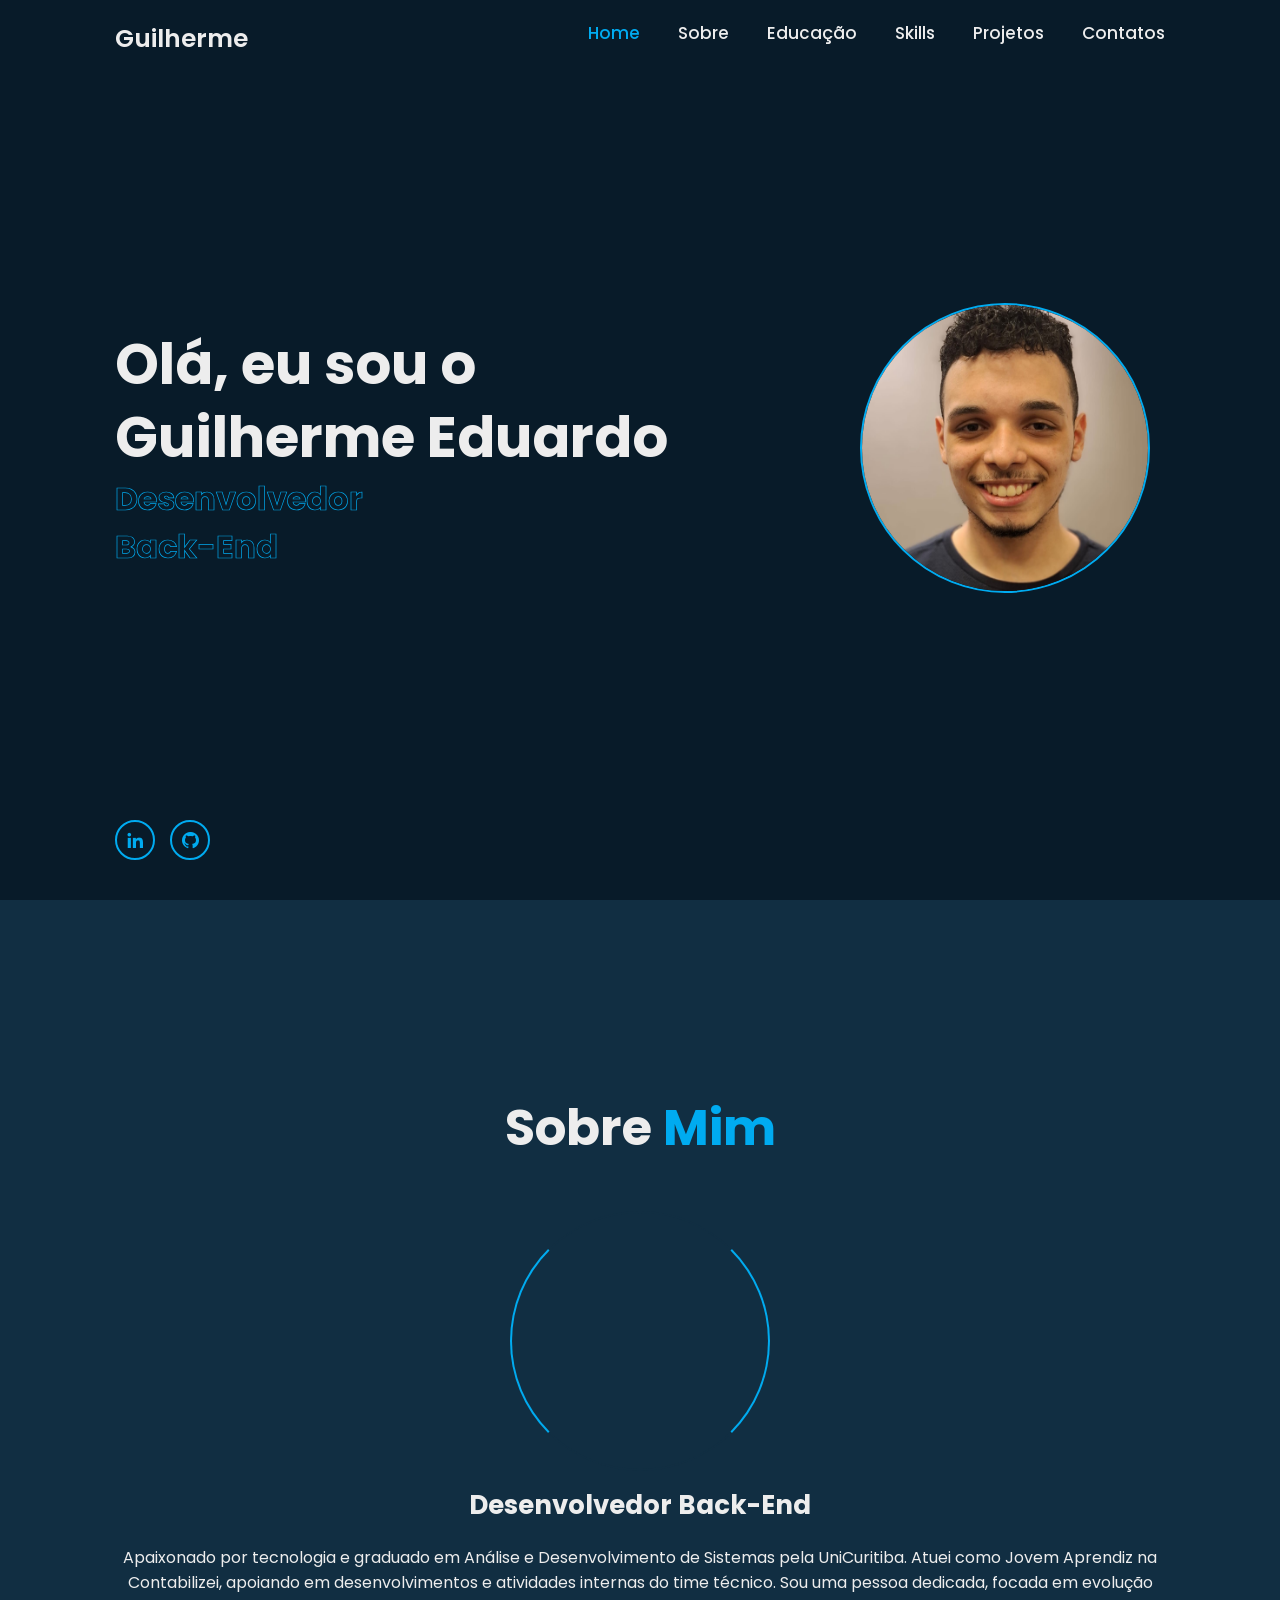
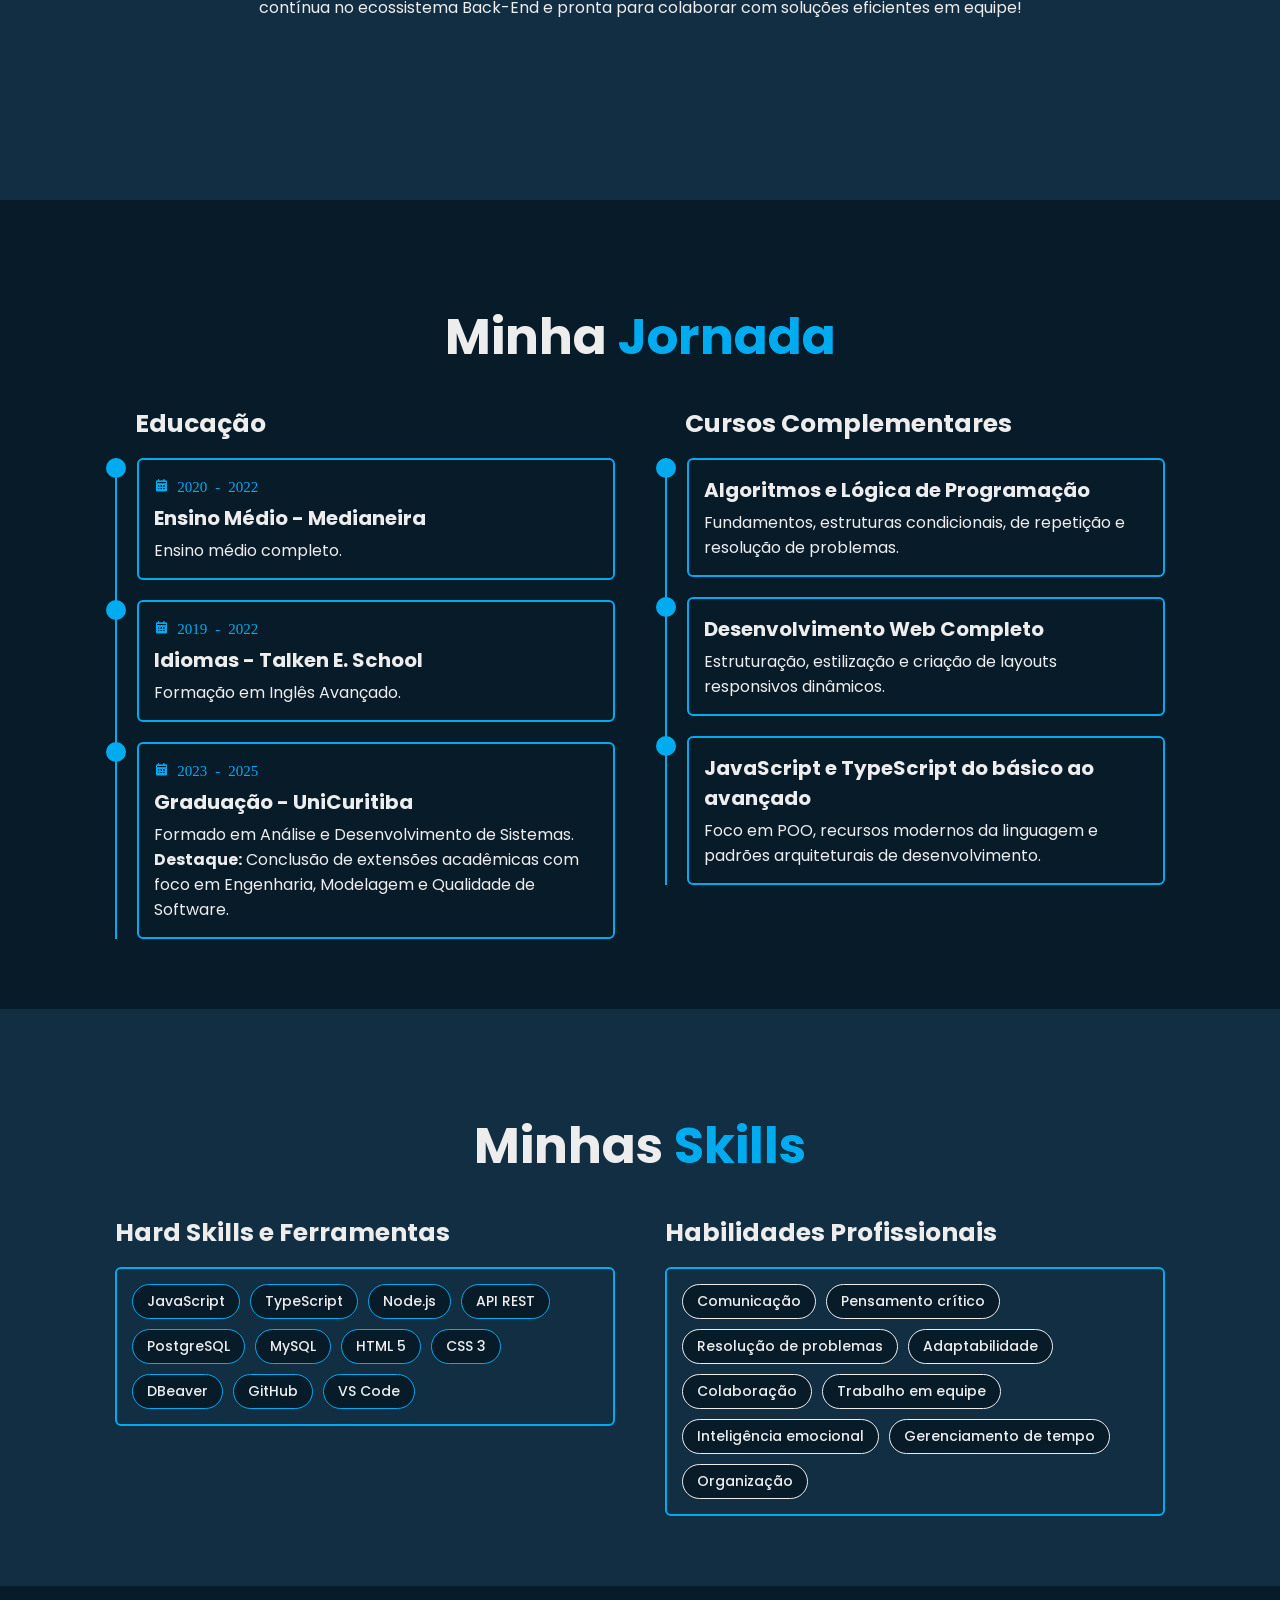
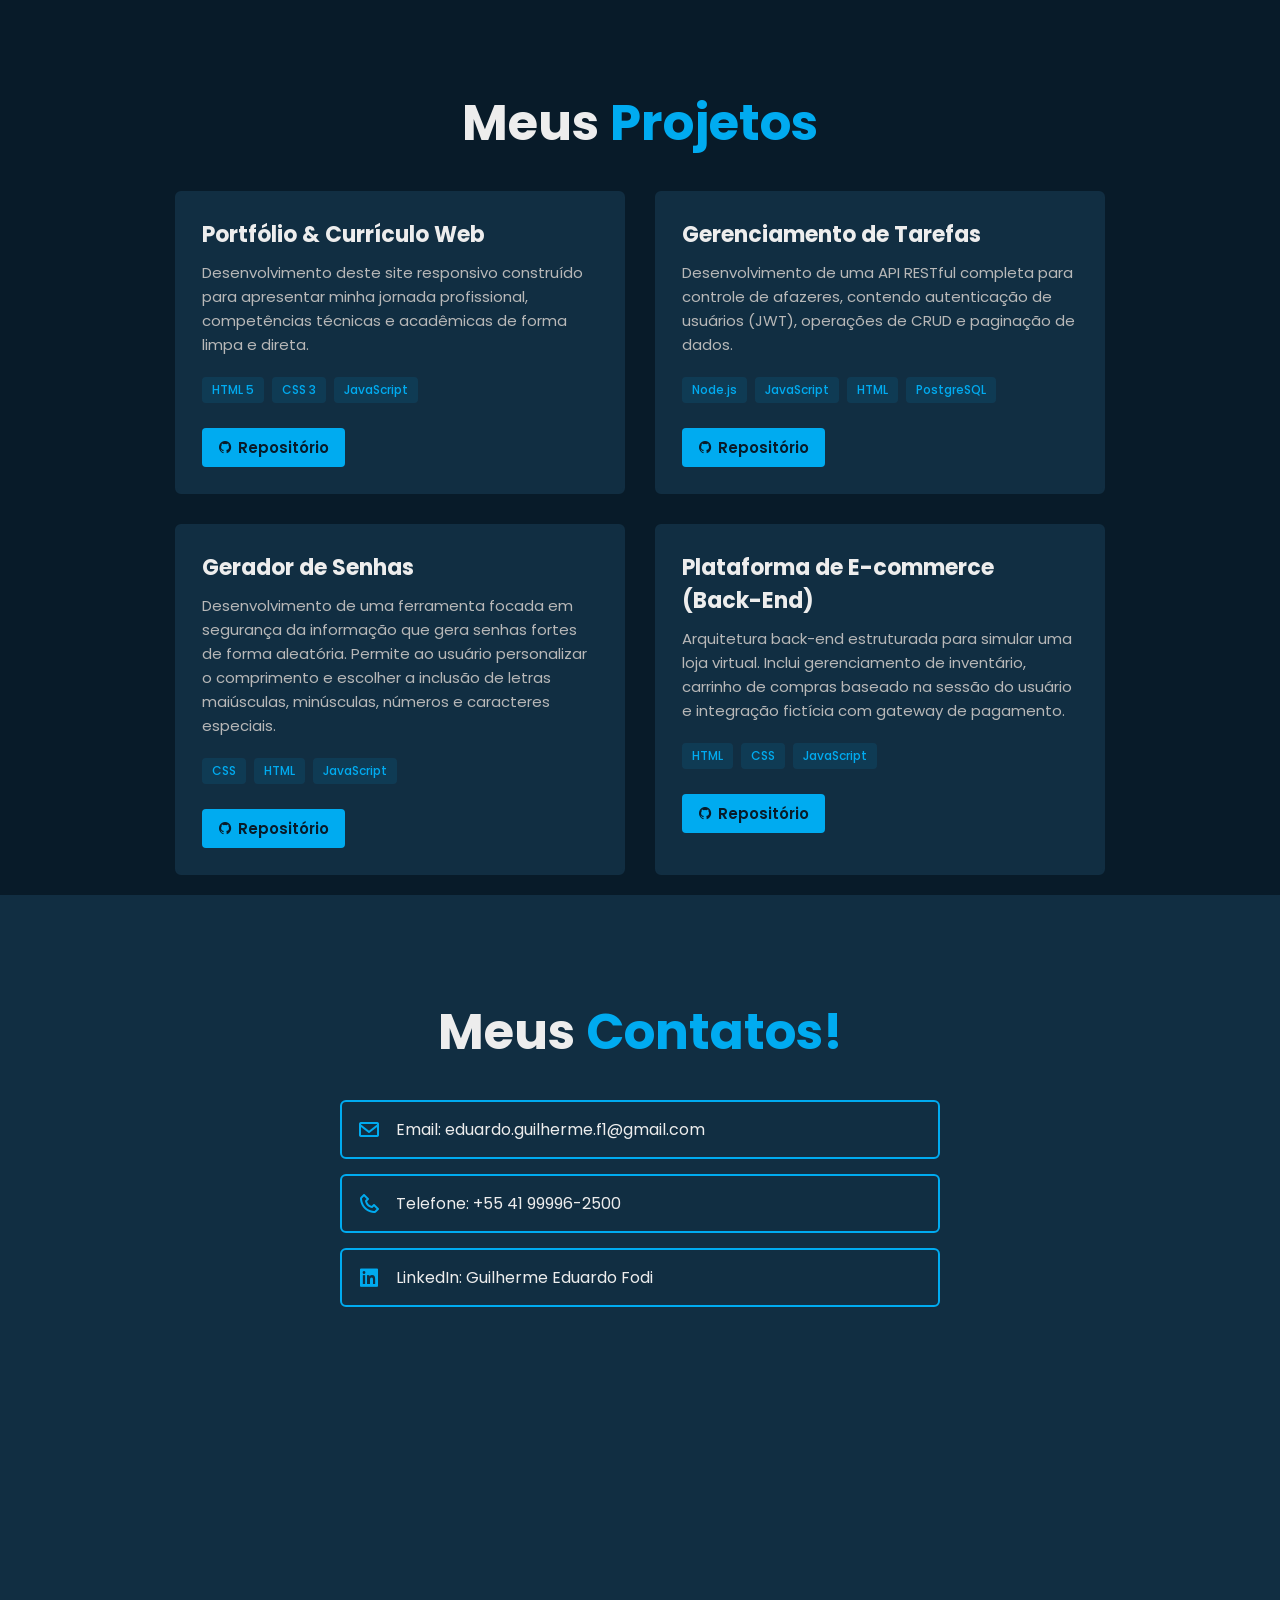
==== commit b85297e2: "feat: atualizando  projetos" ====
--- a/index.html
+++ b/index.html
@@ -4,14 +4,13 @@
 <head>
     <meta charset="UTF-8">
     <meta name="viewport" content="width=device-width, initial-scale=1.0">
-    <title>Meu Portifólio</title>
+    <title>Meu Portfólio</title>
     <link href='https://unpkg.com/boxicons@2.1.4/css/boxicons.min.css' rel='stylesheet'>
     <link rel="stylesheet" href="style.css">
 </head>
 
 <body>
 
-    <!-- start header -->
     <header class="header">
         <a href="#" class="logo">Guilherme</a>
 
@@ -22,50 +21,45 @@
             <a href="#about">Sobre</a>
             <a href="#education">Educação</a>
             <a href="#skills">Skills</a>
+            <a href="#projetos">Projetos</a>
             <a href="#contact">Contatos</a>
         </nav>
     </header>
 
-    <!--  home section design  -->
     <section class="home" id="home">
-
-    <div class="home-content">
-        <h1>Olá, eu sou o <span>Guilherme Eduardo</span></h1>
-        <div class="text-animate">
-            <h3>Desenvolvedor Back-End</h3>
-        </div>
-        <!-- <p>Sou apaixonado por tecnologia, formado em Análise e Desenvolvimento de Sistemas e atualmente atuo como Jovem Aprendiz na Contabilizei.</p> -->
-    </div>
-
-    <div class="home-img">
-    <div class="home-img-container">
-        <div class="offset-bg"></div> <img src="foto-curriculo.jpeg" alt="Foto de Guilherme Eduardo">
-        </div>
-    </div>
-
-    <div class="home-sci">
-        <a href="https://www.instagram.com/_gui_01/?next=%2F" target="_blank"><i class='bx bxl-instagram'></i></a>
-        <a href="https://www.linkedin.com/in/guilherme-eduardo-fodi/" target="_blank"><i class='bx bxl-linkedin'></i></a>
-    </div>
-
-    </section>
-
-    <!-- about section design -->
+        <div class="home-content">
+            <h1>Olá, eu sou o <span>Guilherme Eduardo</span></h1>
+            <div class="text-animate">
+                <h3>Desenvolvedor Back-End</h3>
+            </div>
+        </div>
+
+        <div class="home-img">
+            <div class="home-img-container">
+                <div class="offset-bg"></div> 
+                <img src="foto-curriculo.jpeg" alt="Foto de Guilherme Eduardo">
+            </div>
+        </div>
+
+        <div class="home-sci">
+            <a href="https://www.linkedin.com/in/guilherme-eduardo-fodi/" target="_blank"><i class='bx bxl-linkedin'></i></a>
+            <a href="https://github.com/Guilherme0309Eduardo" target="_blank"><i class='bx bxl-github'></i></a>
+        </div>
+    </section>
+
     <section class="about" id="about">
         <h2 class="heading">Sobre <span>Mim</span></h2>
 
         <div class="about-img">
-            <!-- <img src="" alt=""> Foto 2 -->
             <span class="circle-spin"></span>
         </div>
 
         <div class="about-content">
             <h3>Desenvolvedor Back-End</h3>
-            <p>Apaixonado por tecnologia, formado em Análise e Desenvolvimento de Sistemas e atualmente atuo como Jovem Aprendiz na Contabilizei, apoiando em desenvolvimentos e atividades internas. Sou uma pessoa dedicada, sempre em busca de aprender novas tecnologias e melhorar minhas habilidades. Estou animado para colocar em prática o que aprendi e colaborar com a equipe!</p>
-        </div>
-    </section>
-
-    <!-- start section my journey -->
+            <p>Apaixonado por tecnologia e graduado em Análise e Desenvolvimento de Sistemas pela UniCuritiba. Atuei como Jovem Aprendiz na Contabilizei, apoiando em desenvolvimentos e atividades internas do time técnico. Sou uma pessoa dedicada, focada em evolução contínua no ecossistema Back-End e pronta para colaborar com soluções eficientes em equipe!</p>
+        </div>
+    </section>
+
     <section class="education" id="education">
         <h2 class="heading">Minha <span>Jornada</span></h2>
 
@@ -77,199 +71,189 @@
                     <div class="education-content">
                         <div class="content">
                             <div class="year">
-                                <i class='bx bxs-calendar'>2020 - 2022</i>
+                                <i class='bx bxs-calendar'> 2020 - 2022</i>
                             </div>
-                            <h3>Graduação - Medianeira</h3>
-                            <p>Ensino médio completo. <br>
-                                Perído realizado: 2020 - 2022</p>
+                            <h3>Ensino Médio - Medianeira</h3>
+                            <p>Ensino médio completo.</p>
                         </div>
                     </div>
 
                     <div class="education-content">
                         <div class="content">
                             <div class="year">
-                                <i class='bx bxs-calendar'>2019 - 2022</i>
+                                <i class='bx bxs-calendar'> 2019 - 2022</i>
                             </div>
-                            <h3>Graduação - Talken E. School</h3>
-                            <p>
-                                Inglês avançado. <br>
-                                Período do curso: 2019 - 2022
-                            </p>
+                            <h3>Idiomas - Talken E. School</h3>
+                            <p>Formação em Inglês Avançado.</p>
                         </div>
                     </div>
 
                     <div class="education-content">
                         <div class="content">
                             <div class="year">
-                                <i class='bx bxs-calendar'>2023 - 2025</i>
+                                <i class='bx bxs-calendar'> 2023 - 2025</i>
                             </div>
                             <h3>Graduação - UniCuritiba</h3>
-                            <p>Formado em Análise e Desenvolvimento de Sistemas. <br>
-                            Conclusão: Julho de 2025 <br>
-                        </p>
+                            <p>Formado em Análise e Desenvolvimento de Sistemas.<br>
+                            <strong>Destaque:</strong> Conclusão de extensões acadêmicas com foco em Engenharia, Modelagem e Qualidade de Software.</p>
                         </div>
                     </div>
                 </div>
             </div>
 
             <div class="education-column">
-                <h3 class="title">Cursos</h3>
+                <h3 class="title">Cursos Complementares</h3>
 
                 <div class="education-box">
                     <div class="education-content">
                         <div class="content">
-                            <div class="year">
-                            </div>
-                            <p>Algoritmos e Lógica de Programação</p>
-                        </div>
-                    </div>
-
-                    <div class="education-content">
-                        <div class="content">
-                            <div class="year">
-                            </div>
-                            <p>Desenvolvimento Web Completo.</p>
-                        </div>
-                    </div>
-
-                    <div class="education-content">
-                        <div class="content">
-                            <div class="year">
-                            </div>
-                            <p>JavaScript e TypeScript do báasico ao avançado.</p>
-                        </div>
-                    </div>
-                </div>
-            </div>
-        </div>
-    </section>
-
-    <!-- start section skills -->
+                            <h3>Algoritmos e Lógica de Programação</h3>
+                            <p>Fundamentos, estruturas condicionais, de repetição e resolução de problemas.</p>
+                        </div>
+                    </div>
+
+                    <div class="education-content">
+                        <div class="content">
+                            <h3>Desenvolvimento Web Completo</h3>
+                            <p>Estruturação, estilização e criação de layouts responsivos dinâmicos.</p>
+                        </div>
+                    </div>
+
+                    <div class="education-content">
+                        <div class="content">
+                            <h3>JavaScript e TypeScript do básico ao avançado</h3>
+                            <p>Foco em POO, recursos modernos da linguagem e padrões arquiteturais de desenvolvimento.</p>
+                        </div>
+                    </div>
+                </div>
+            </div>
+        </div>
+    </section>
+
     <section class="skills" id="skills">
         <h2 class="heading">Minhas <span>Skills</span></h2>
 
         <div class="skills-row">
             <div class="skills-column">
                 <h3 class="title">Hard Skills e Ferramentas</h3>
-
                 <div class="skills-box">
-                    <div class="skills-content">
-                        <div>
-                            <h3>JavaScript</h3>
-                        </div>
-
-                        <div>
-                            <h3>TypeScript</h3>
-                        </div>
-
-                        <div>
-                            <h3>Node.js</h3>
-                        </div>
-
-                        <div>
-                            <h3>API REST</h3>
-                        </div>
-
-                        <div>
-                            <h3>PostgreSQL</h3>
-                        </div>
-
-                        <div>
-                            <h3>MySql</h3>
-                        </div>
-
-                        <div>
-                            <h3>HTML 5</h3>
-                        </div>
-
-                        <div>
-                            <h3>CSS 3</h3>
-                        </div>
-
-                        <div>
-                            <h3>DBeaver</h3>
-                        </div>
-
-                        <div>
-                            <h3>Github</h3>
-                        </div>
-
-                        <div>
-                            <h3>VsCode</h3>
-                        </div>
+                    <div class="skills-content tags-container">
+                        <span class="skill-tag">JavaScript</span>
+                        <span class="skill-tag">TypeScript</span>
+                        <span class="skill-tag">Node.js</span>
+                        <span class="skill-tag">API REST</span>
+                        <span class="skill-tag">PostgreSQL</span>
+                        <span class="skill-tag">MySQL</span>
+                        <span class="skill-tag">HTML 5</span>
+                        <span class="skill-tag">CSS 3</span>
+                        <span class="skill-tag">DBeaver</span>
+                        <span class="skill-tag">GitHub</span>
+                        <span class="skill-tag">VS Code</span>
                     </div>
                 </div>
             </div>
 
             <div class="skills-column">
                 <h3 class="title">Habilidades Profissionais</h3>
-
                 <div class="skills-box">
-                    <div class="skills-content">
-                        <div>
-                            <h3>Comunicação</h3>
-                        </div>
-
-                        <div>
-                            <h3>Pensamento crítico</h3>
-                        </div>
-
-                        <div>
-                            <h3>Resolução de problemas</h3>
-                        </div>
-
-                        <div>
-                            <h3>adaptabilidade</h3>
-                        </div>
-
-                        <div>
-                            <h3>Colaboração</h3>
-                        </div>
-
-                        <div>
-                            <h3>Trabalho em equipe</h3>
-                        </div>
-
-                        <div>
-                            <h3>Inteligência emocional</h3>
-                        </div>
-
-                        <div>
-                            <h3>Gerenciamento de tempo</h3>
-                        </div>
-
-                        <div>
-                            <h3>Organização</h3>
-                        </div>
-                    </div>
-                </div>
-            </div>
-        </div>
-    </section>
-
-    <!-- contact section design -->
+                    <div class="skills-content tags-container">
+                        <span class="skill-tag behavioral">Comunicação</span>
+                        <span class="skill-tag behavioral">Pensamento crítico</span>
+                        <span class="skill-tag behavioral">Resolução de problemas</span>
+                        <span class="skill-tag behavioral">Adaptabilidade</span>
+                        <span class="skill-tag behavioral">Colaboração</span>
+                        <span class="skill-tag behavioral">Trabalho em equipe</span>
+                        <span class="skill-tag behavioral">Inteligência emocional</span>
+                        <span class="skill-tag behavioral">Gerenciamento de tempo</span>
+                        <span class="skill-tag behavioral">Organização</span>
+                    </div>
+                </div>
+            </div>
+        </div>
+    </section>
+
+    <section class="projetos" id="projetos">
+        <h2 class="heading">Meus <span>Projetos</span></h2>
+        <div class="projects-row">
+            
+            <div class="project-card">
+                <h3>Portfólio & Currículo Web</h3>
+                <p>Desenvolvimento deste site responsivo construído para apresentar minha jornada profissional, competências técnicas e acadêmicas de forma limpa e direta.</p>
+                <div class="project-tags">
+                    <span>HTML 5</span>
+                    <span>CSS 3</span>
+                    <span>JavaScript</span>
+                </div>
+                <div class="project-links">
+                    <a href="https://github.com/Guilherme0309Eduardo/Curriculo-Guilherme" target="_blank" class="p-btn"><i class='bx bxl-github'></i> Repositório</a>
+                </div>
+            </div>
+
+            <div class="project-card">
+                <h3>Gerenciamento de Tarefas</h3>
+                <p>Desenvolvimento de uma API RESTful completa para controle de afazeres, contendo autenticação de usuários (JWT), operações de CRUD e paginação de dados.</p>
+                <div class="project-tags">
+                    <span>Node.js</span>
+                    <span>JavaScript</span>
+                    <span>HTML</span>
+                    <span>PostgreSQL</span>
+                </div>
+                <div class="project-links">
+                    <a href="https://github.com/Guilherme0309Eduardo" target="_blank" class="p-btn"><i class='bx bxl-github'></i> Repositório</a>
+                </div>
+            </div>
+
+            <div class="project-card">
+                <h3>Gerador de Senhas</h3>
+                <p>Desenvolvimento de uma ferramenta focada em segurança da informação que gera senhas fortes de forma aleatória. Permite ao usuário personalizar o comprimento e escolher a inclusão de letras maiúsculas, minúsculas, números e caracteres especiais.</p>
+                <div class="project-tags">
+                    <span>CSS</span>
+                    <span>HTML</span>
+                    <span>JavaScript</span>
+                </div>
+                <div class="project-links">
+                    <a href="https://github.com/Guilherme0309Eduardo" target="_blank" class="p-btn"><i class='bx bxl-github'></i> Repositório</a>
+                </div>
+            </div>
+
+            <div class="project-card">
+                <h3>Plataforma de E-commerce (Back-End)</h3>
+                <p>Arquitetura back-end estruturada para simular uma loja virtual. Inclui gerenciamento de inventário, carrinho de compras baseado na sessão do usuário e integração fictícia com gateway de pagamento.</p>
+                <div class="project-tags">
+                    <span>HTML</span>
+                    <span>CSS</span>
+                    <span>JavaScript</span>
+                </div>
+                <div class="project-links">
+                    <a href="https://github.com/Guilherme0309Eduardo" target="_blank" class="p-btn"><i class='bx bxl-github'></i> Repositório</a>
+                </div>
+            </div>
+
+        </div>
+    </section>
+
     <section class="contact" id="contact">
         <h2 class="heading">Meus<span> Contatos!</span></h2>
+        
+        <div class="contact-container">
             <div class="contact-box">
-                Email:<a href="mailto:eduardo.guilherme.f1@gmail.com">eduardo.guilherme.f1@gmail.com</a>
+                <i class='bx bx-envelope'></i>
+                <p>Email: <a href="mailto:eduardo.guilherme.f1@gmail.com">eduardo.guilherme.f1@gmail.com</a></p>
             </div>
 
             <div class="contact-box">
-                Telefone:<a href="tel:+5541999962500">+55 41 99996-2500</a>
+                <i class='bx bx-phone'></i>
+                <p>Telefone: <a href="tel:+5541999962500">+55 41 99996-2500</a></p>
             </div>
 
             <div class="contact-box">
-                LinkedIn:<a href="https://www.linkedin.com/in/guilherme-eduardo-fodi/" target="_blank">Guilherme Eduardo Fodi</a>
-            </div>
-
-            <div class="contact-box">
-                Instagram:<a href="https://www.instagram.com/_gui_01/?next=%2F" target="_blank">_gui_01</a>
-            </div>
-
+                <i class='bx bxl-linkedin-square'></i>
+                <p>LinkedIn: <a href="https://www.linkedin.com/in/guilherme-eduardo-fodi/" target="_blank">Guilherme Eduardo Fodi</a></p>
+            </div>
+        </div>
     </section>
 
     <script src="JS/script.js"></script>
 
 </body>
-
-</html>
+</html>
--- a/style.css
+++ b/style.css
@@ -1,4 +1,4 @@
-@import url('https://fonts.googleapis.com/css2?family=Poppins:wght@300;400;500;600;700;800;900&display=swap');
+@import url('https://fonts.googleapis.com/css2?family=Poppins:wght=300;400;500;600;700;800;900&display=swap');
 
 * {
     margin: 0;
@@ -52,7 +52,7 @@
     font-weight: 600;
 }
 
-.navbar a{
+.navbar a {
     font-size: 1.7rem;
     color: var(--text-color);
     font-weight: 500;
@@ -77,11 +77,13 @@
     padding: 10rem 9% 2rem;
 }
 
+/* ---- SEÇÃO HOME (FOTO CORRIGIDA) ---- */
 .home {
     display: flex;
     align-items: center;
     justify-content: space-between;
     padding: 0 9%;
+    background: var(--bg-color);
 }
 
 .home-content {
@@ -104,26 +106,14 @@
 }
 
 .home-content .text-animate h3 {
-   font-size: 3.2rem;
-   font-weight: 700;
-   color: transparent;
-   -webkit-text-stroke: .7px var(--main-color);
-   /* background-image: linear-gradient(var(--main-color), var(--main-color)); */
-   background-repeat: no-repeat;
-   -webkit-background-clip: text;
-   background-position: 0 0;
-}
-
-.home-content .text-animate h3::before {
-    content: '';
-    position: absolute;
-    top: 0;
-    left: 0;
-    width: 0;
-    height: 100%;
-    border-right: 2px solid var(--main-color);
-    z-index: -1;
- }
+    font-size: 3.2rem;
+    font-weight: 700;
+    color: transparent;
+    -webkit-text-stroke: .7px var(--main-color);
+    background-repeat: no-repeat;
+    -webkit-background-clip: text;
+    background-position: 0 0;
+}
 
 .home-content p {
     font-size: 1.6rem;
@@ -176,6 +166,25 @@
     width: 100%;
 }
 
+.home-img {
+    position: relative;
+    width: 32rem;
+    height: 32rem;
+    border-radius: 50%;
+    display: flex;
+    justify-content: center;
+    align-items: center;
+}
+
+.home-img img {
+    width: 29rem;
+    height: 29rem;
+    object-fit: cover;
+    border-radius: 50%;
+    border: .2rem solid var(--main-color);
+}
+
+/* ---- SEÇÃO SOBRE MIM (CÍRCULO GIRATÓRIO CORRIGIDO) ---- */
 .about {
     display: flex;
     justify-content: center;
@@ -206,19 +215,13 @@
     align-items: center;
 }
 
-.about-img img {
-    width: 90%;
-    border-radius: 50%;
-    border: .2rem solid var(--main-color);
-}
-
 .about-img .circle-spin {
     position: absolute;
     top: 50%;
     left: 50%;
-    transform: translate(-50%, -50%) rotate(0);
-    width: 100%;
-    height: 100%;
+    transform: translate(-50%, -50%) rotate(0deg);
+    width: 104%;
+    height: 104%;
     border-radius: 50%;
     border-top: .2rem solid var(--second-bg-color);
     border-bottom: .2rem solid var(--second-bg-color);
@@ -232,7 +235,7 @@
 }
 
 .about-content h3 {
-   font-size: 2.6rem;
+    font-size: 2.6rem;
 }
 
 .about-content p {
@@ -240,45 +243,7 @@
     margin: 2rem 0 3rem;
 }
 
-.btn-box {
-    display: inline-block;
-    width: 15rem;
-}
-
-.btn-box .btn {
-    background: var(--main-color);
-    border: 0.2rem solid var(--main-color);
-    border-radius: 0.8rem;
-    padding: 0.6rem;
-    font-size: 1.8rem;
-    font-weight: 600;
-    letter-spacing: .1rem;
-    color: var(--bg-color);
-    overflow: hidden; /* para a animação, impede que a animação saia dos limites do botão */
-    transition: 0.5s;
-}
-
-.btn-box .btn:hover {
-    color: var(--main-color);
-    background: transparent;
-}
-
-.btn-box .btn::before {
-    content: '';
-    position: absolute;
-    top: 0;
-    left: 0;
-    width: 0;
-    height: 100%;
-    background: var(--bg-color);
-    z-index: -1;
-    transition: .5s;
-}
-
-.btn-box .btn:hover::before {
-    width: 100%;
-}
-
+/* ---- SEÇÃO EDUCAÇÃO ---- */
 .education {
     display: flex;
     justify-content: center;
@@ -286,6 +251,7 @@
     flex-direction: column;
     min-height: auto;
     padding-bottom: 5rem;
+    background: var(--bg-color);
 }
 
 .education .education-row {
@@ -354,11 +320,7 @@
     padding-bottom: .5rem;
 }
 
-.education-content .content .year {
-    padding-right: .5rem;
-}
-
-.education-content .content {
+.education-content .content h3 {
     font-size: 2rem;
 }
 
@@ -367,6 +329,7 @@
     padding-top: .5rem;
 }
 
+/* ---- SEÇÃO SKILLS ---- */
 .skills {
     min-height: auto;
     padding-bottom: 7rem;
@@ -395,39 +358,140 @@
     padding: .5rem 1.5rem;
     z-index: 1;
     overflow: hidden;
-    font-size: 1.7rem;
-}
-
-.skills-box .skills-content::before {
-    content: '';
-    position: absolute;
-    top: 0;
-    left: 0;
-    width: 0;
-    height: 100%;
+}
+
+.tags-container {
+    display: flex;
+    flex-wrap: wrap;
+    gap: 1rem;
+    padding: 1.5rem !important;
+}
+
+.skill-tag {
+    font-size: 1.4rem;
+    font-weight: 500;
+    padding: 0.6rem 1.4rem;
     background: var(--bg-color);
-    z-index: -1;
+    border: 1px solid var(--main-color);
+    border-radius: 5rem;
+    color: var(--text-color);
+    transition: .3s;
+}
+
+.skill-tag:hover {
+    background: var(--main-color);
+    color: var(--bg-color);
+    transform: translateY(-2px);
+}
+
+.skill-tag.behavioral {
+    border-color: #ededed;
+}
+
+.skill-tag.behavioral:hover {
+    background: var(--text-color);
+    color: var(--bg-color);
+}
+
+/* ---- SEÇÃO DE PROJETOS ---- */
+.projetos {
+    background: var(--bg-color);
+}
+
+.projects-row {
+    display: flex;
+    flex-wrap: wrap;
+    gap: 3rem;
+    justify-content: center;
+    margin-top: 3rem;
+}
+
+.project-card {
+    flex: 1 1 35rem;
+    max-width: 45rem;
+    background: var(--second-bg-color);
+    border: .2rem solid var(--second-bg-color);
+    border-radius: .6rem;
+    padding: 2.5rem;
     transition: .5s;
 }
 
-.skills-box .skills-content:hover::before {
-    width: 100%;
-}
-
+.project-card:hover {
+    border-color: var(--main-color);
+    transform: translateY(-5px);
+}
+
+.project-card h3 {
+    font-size: 2.2rem;
+    color: var(--text-color);
+    margin-bottom: 1rem;
+}
+
+.project-card p {
+    font-size: 1.5rem;
+    color: #b8b8b8;
+    line-height: 1.6;
+    margin-bottom: 2rem;
+}
+
+.project-tags {
+    display: flex;
+    flex-wrap: wrap;
+    gap: .8rem;
+    margin-bottom: 2.5rem;
+}
+
+.project-tags span {
+    font-size: 1.2rem;
+    background: rgba(0, 171, 240, 0.1);
+    color: var(--main-color);
+    padding: .4rem 1rem;
+    border-radius: .4rem;
+    font-weight: 500;
+}
+
+.project-links .p-btn {
+    display: inline-flex;
+    align-items: center;
+    gap: .5rem;
+    font-size: 1.5rem;
+    color: var(--bg-color);
+    background: var(--main-color);
+    padding: .8rem 1.6rem;
+    border-radius: .4rem;
+    font-weight: 600;
+    transition: .3s;
+}
+
+.project-links .p-btn:hover {
+    background: transparent;
+    color: var(--main-color);
+    box-shadow: 0 0 1rem var(--main-color);
+}
+
+/* ---- SEÇÃO DE CONTATOS ---- */
 .contact {
     min-width: auto;
     padding-bottom: 7rem;
+    background: var(--second-bg-color);
+}
+
+.contact-container {
+    display: flex;
+    flex-direction: column;
+    gap: 1.5rem;
+    max-width: 60rem;
+    margin: 0 auto;
 }
 
 .contact-box {
     position: relative;
     display: flex;
     flex-wrap: wrap;
-    gap: 1.2rem;
+    align-items: center;
+    gap: 1.5rem;
     width: 100%;
-    height: 100%;
     padding: 1.5rem;
-    margin: 1.3rem;
     font-size: 1.6rem;
     color: var(--text-color);
     background: transparent;
@@ -435,88 +499,73 @@
     border: 0.2rem solid var(--main-color);
 }
 
+.contact-box i {
+    font-size: 2.4rem;
+    color: var(--main-color);
+}
+
 .contact-box a {
     color: var(--text-color);
 }
 
-.home-img-container {
-    position: relative;
-    width: 40rem;
-    height: 40rem;
-    display: flex;
-    justify-content: center;
-    align-items: center;
-    margin-left: 1rem;
-}
-
-/* 1. Double Layer Offset (A camada de fundo) */
-.offset-bg {
-    position: absolute;
-    top: 2.5rem;
-    right: -2.5rem;
-    width: 100%;
-    height: 100%;
-    background: var(--main-color);
-    border-radius: 2.5rem;
-    z-index: -1;
-    transition: .5s;
-}
-
-/* Estilização da Imagem Real */
-.home-img img {
-    width: 100%;
-    height: 100%;
-    object-fit: cover;
-    border-radius: 2.5rem;
-    border: .2rem solid var(--main-color);
-    box-shadow: 0 15px 50px rgba(0, 0, 0, 0.4);
-}
-
-
-/* Efeito de hover para dar vida */
-.home-img-container:hover .offset-bg {
-    top: 1rem;
-    right: -1rem;
-}
-
-/* BREAKPOINTS */
+/* ---- RESPONSIVIDADE (MEDIA QUERIES) ---- */
 @media (max-width: 1200px) {
-    html {
-        font-size: 55%;
-    }
+    html { font-size: 55%; }
 }
 
 @media (max-width: 991px) {
-    .header {
-        padding: 2rem 4%;
-    }
-
-    section {
-        padding: 10rem 4% 2rem;
-    }
-
+    .header { padding: 2rem 4%; background: var(--bg-color); }
+    section { padding: 10rem 4% 2rem; }
+    .home { padding: 0 4%; }
+}
+
+@media (max-width: 768px) {
     .home {
-        padding: 0 4%;
-    }
-}
-
-@media (max-width: 991px) {
-    .header {
-        background: var(--bg-color);
+        flex-direction: column-reverse; /* Mantém a imagem em harmonia no mobile */
+        justify-content: center;
+        text-align: center;
+        gap: 3rem; 
+        padding-top: 15rem; 
+    }
+
+    .home-content {
+        max-width: 100%;
+        display: flex;
+        flex-direction: column;
+        align-items: center;
+    }
+
+    .home-content h1 { font-size: 4rem; }
+
+    .home-img {
+        width: 25rem; 
+        height: 25rem;
+    }
+
+    .home-img img {
+        width: 22rem;
+        height: 22rem;
+    }
+
+    .home-sci {
+        position: relative; 
+        bottom: 0;
+        margin-top: 4rem;
+        width: 100%;
+        justify-content: center;
+        gap: 2rem;
     }
 }
 
 @media (max-width: 520px) {
-    html {
-        font-size: 50%;
-    }
-}
-
-.contact form .input-box .input-field {
-    width: 100%;
-}
-
+    html { font-size: 50%; }
+}
+
+/* ---- ANIMAÇÕES (KEYFRAMES CORRIGIDOS) ---- */
 @keyframes aboutSpinner {
+    0% {
+        transform: translate(-50%, -50%) rotate(0deg);
+    }
     100% {
         transform: translate(-50%, -50%) rotate(360deg);
     }
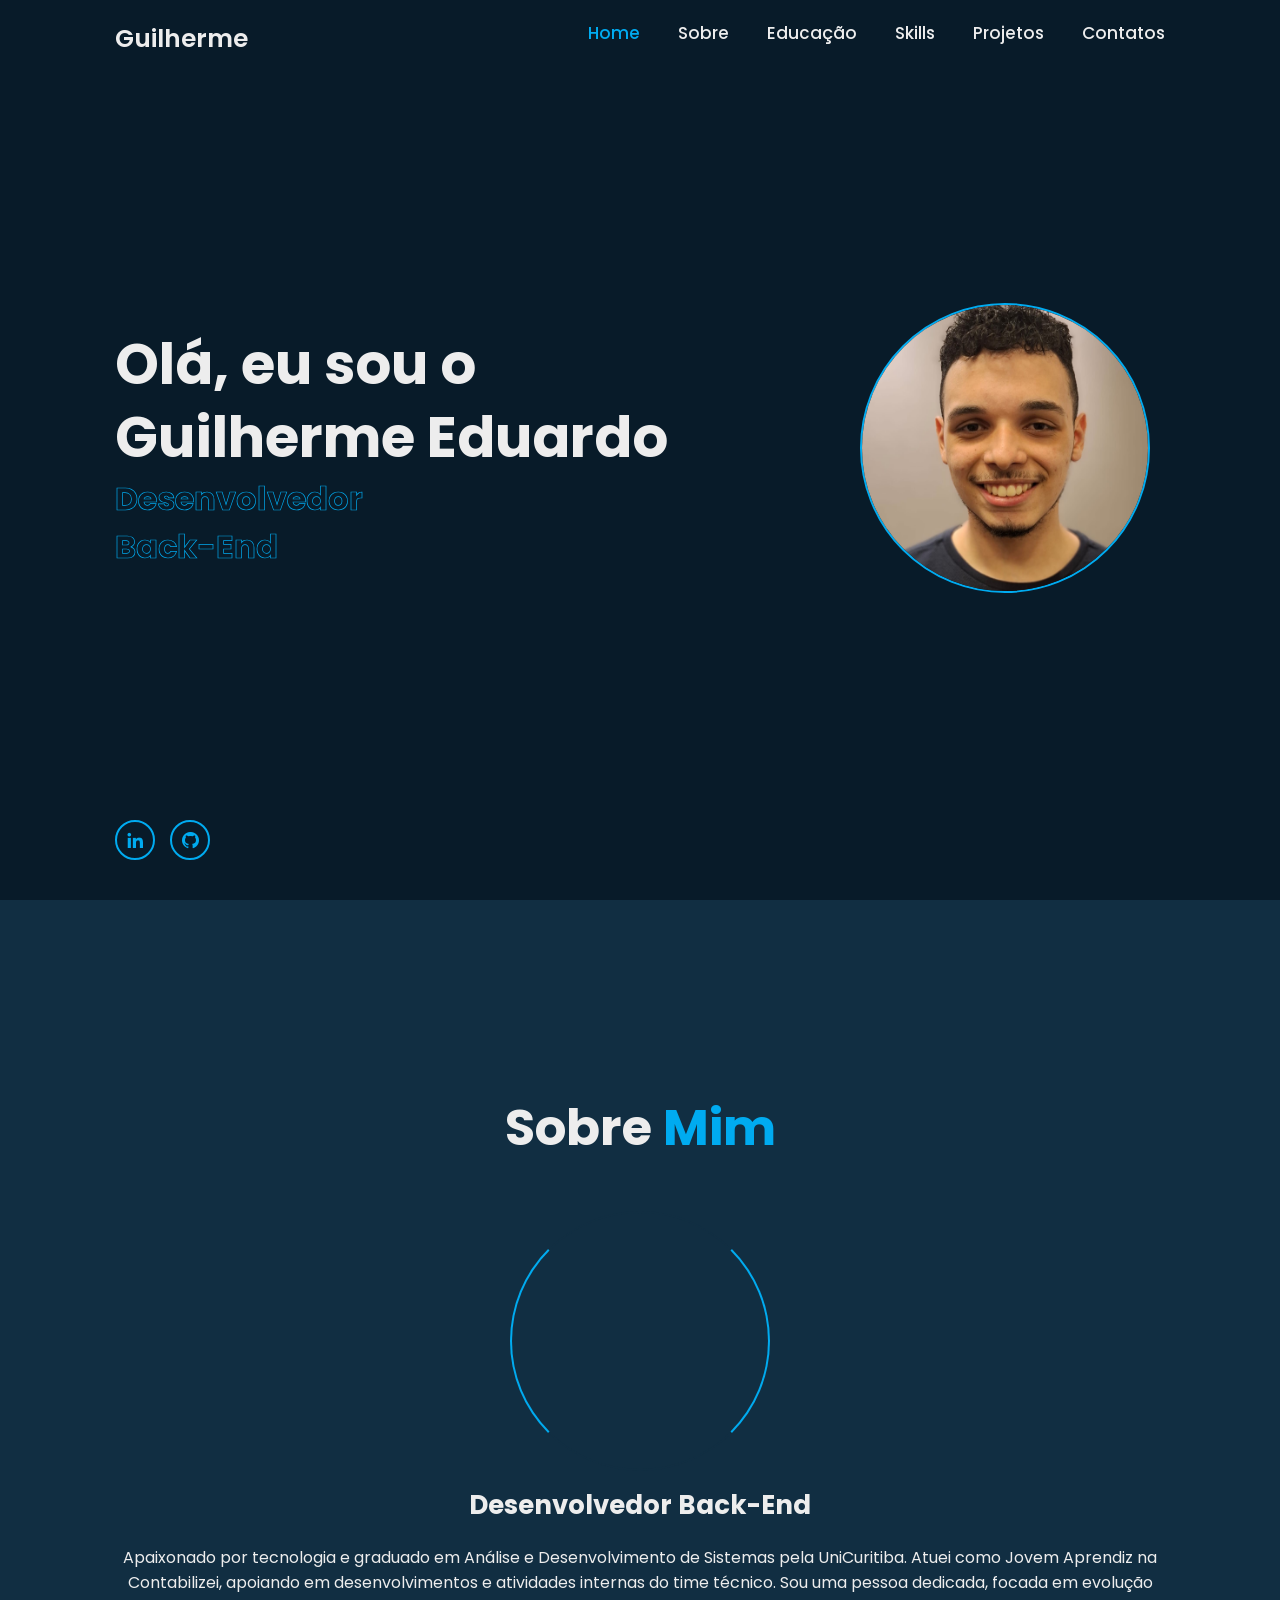
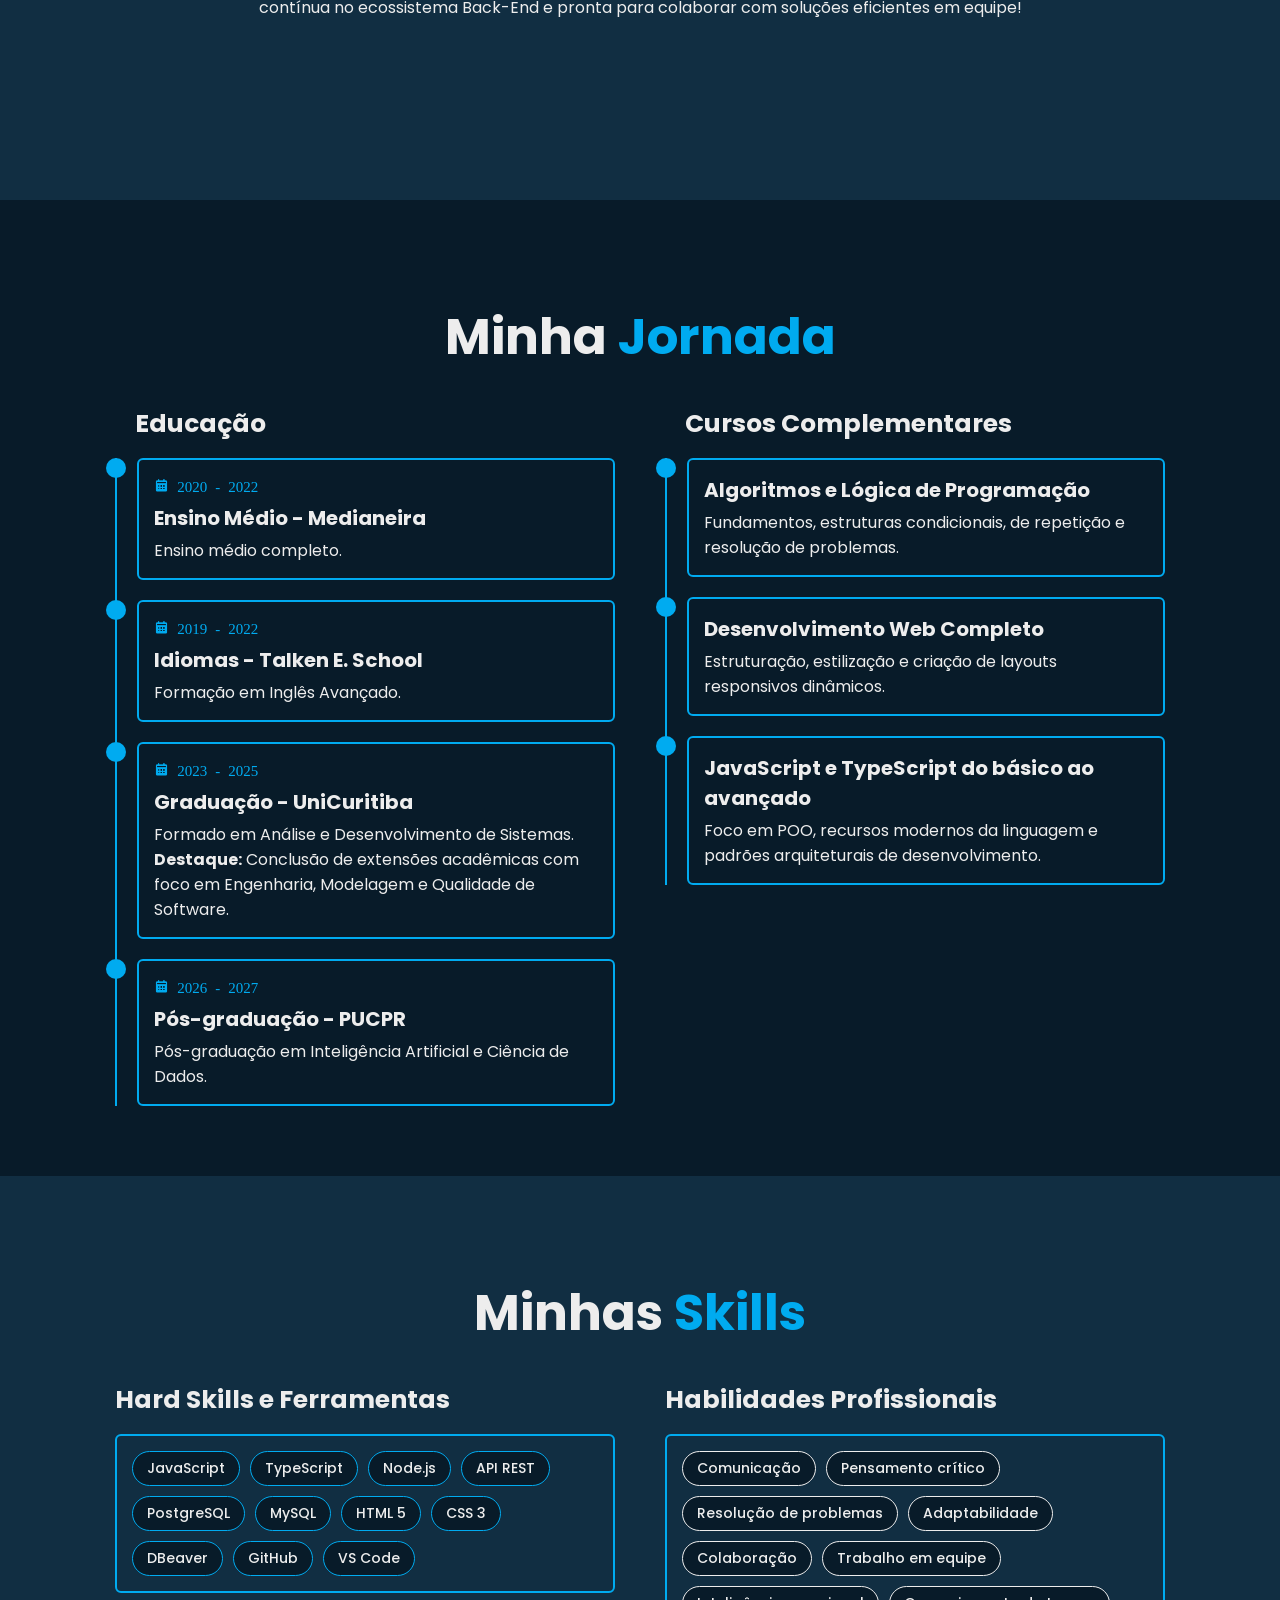
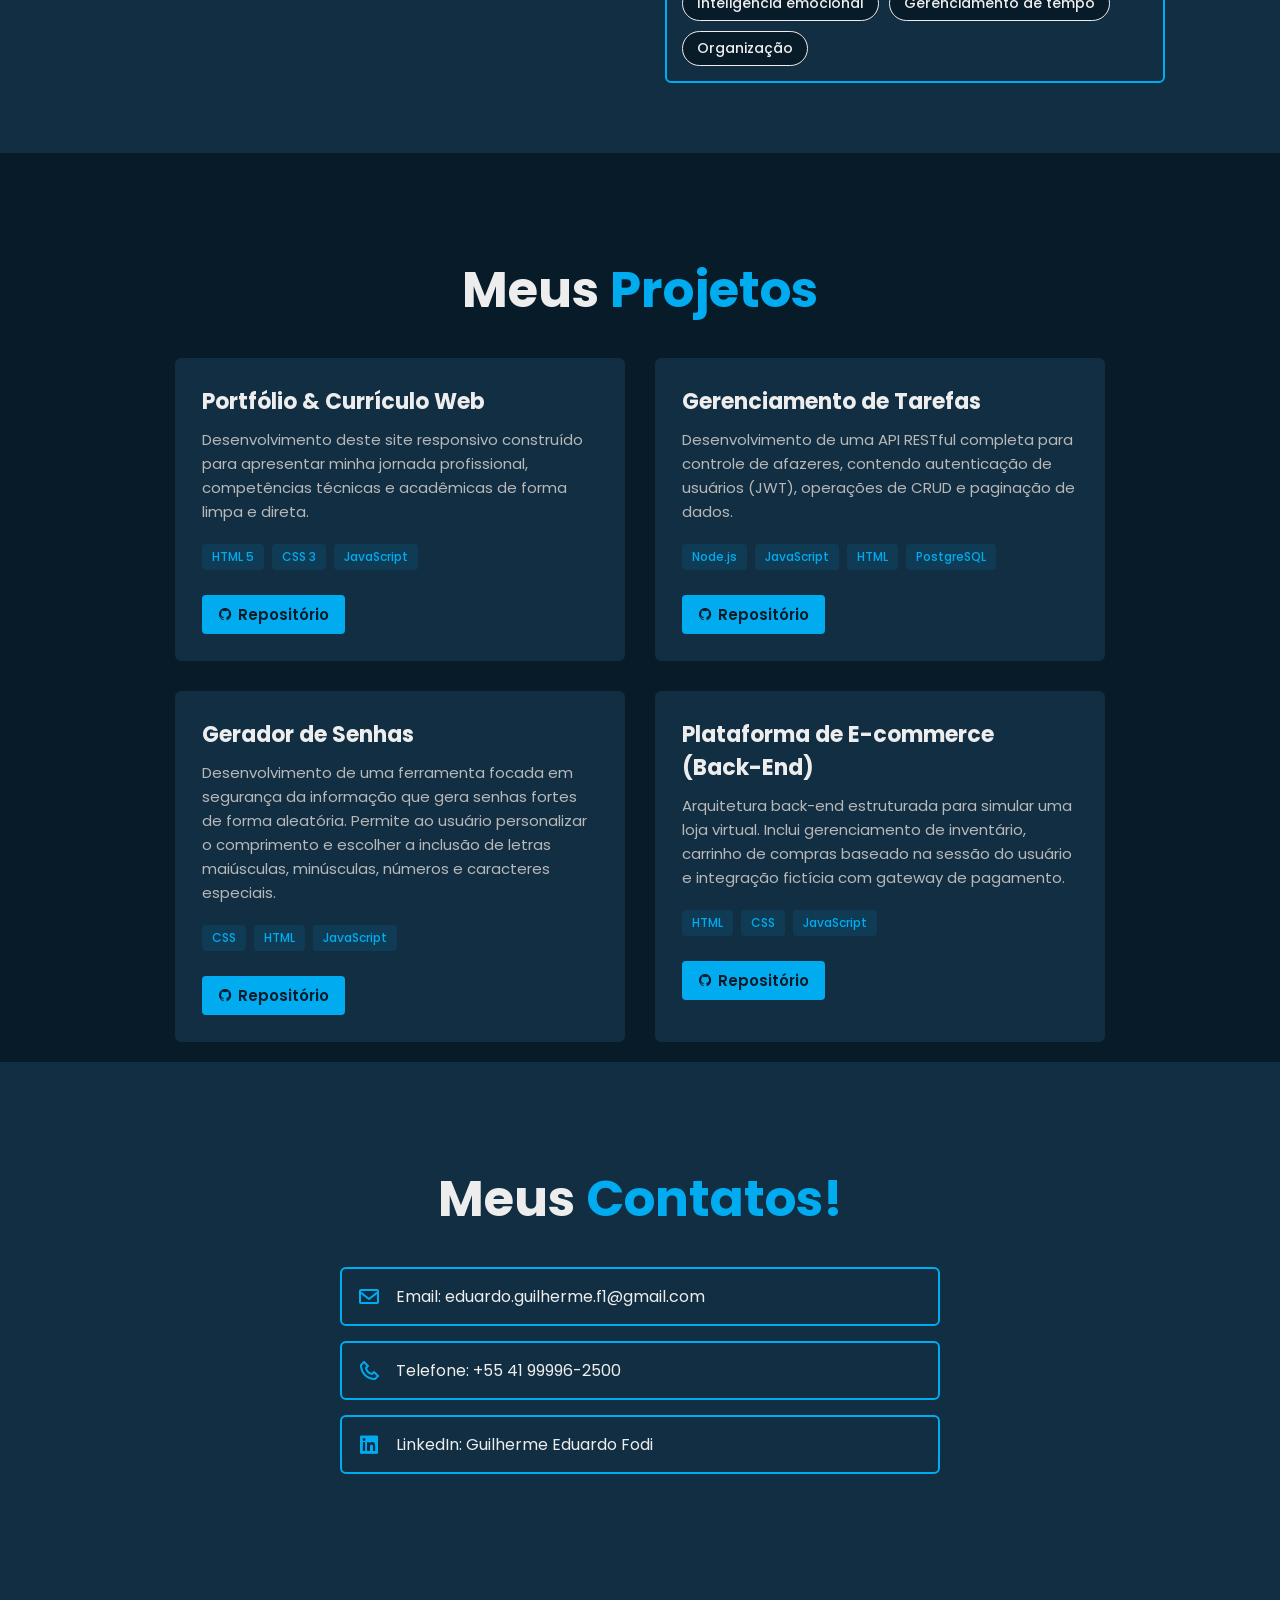
==== commit e550deac: "Seção Minha Jornada alterada - pós-graduação PUCPR" ====
--- a/index.html
+++ b/index.html
@@ -96,6 +96,16 @@
                             <h3>Graduação - UniCuritiba</h3>
                             <p>Formado em Análise e Desenvolvimento de Sistemas.<br>
                             <strong>Destaque:</strong> Conclusão de extensões acadêmicas com foco em Engenharia, Modelagem e Qualidade de Software.</p>
+                        </div>
+                    </div>
+
+                    <div class="education-content">
+                        <div class="content">
+                            <div class="year">
+                                <i class='bx bxs-calendar'> 2026 - 2027</i>
+                            </div>
+                            <h3>Pós-graduação - PUCPR</h3>
+                            <p>Pós-graduação em Inteligência Artificial e Ciência de Dados.<br>
                         </div>
                     </div>
                 </div>
